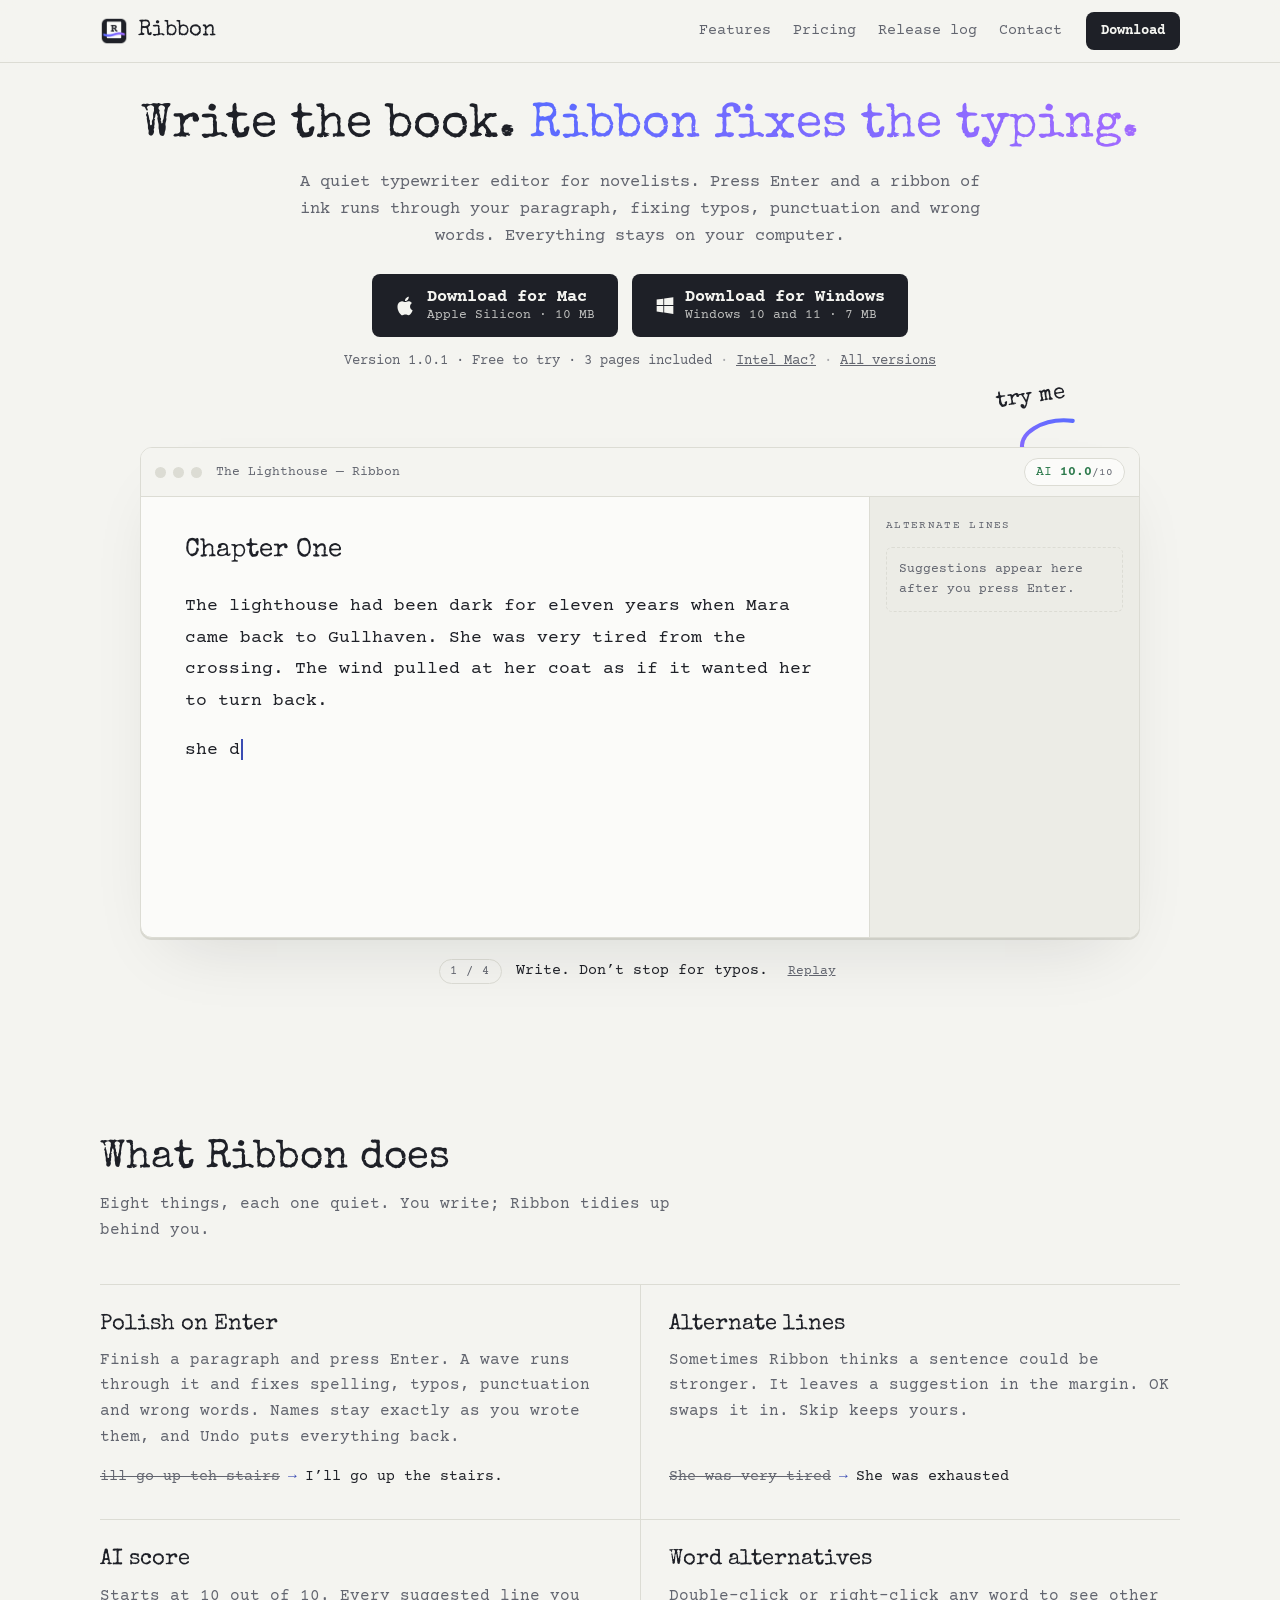
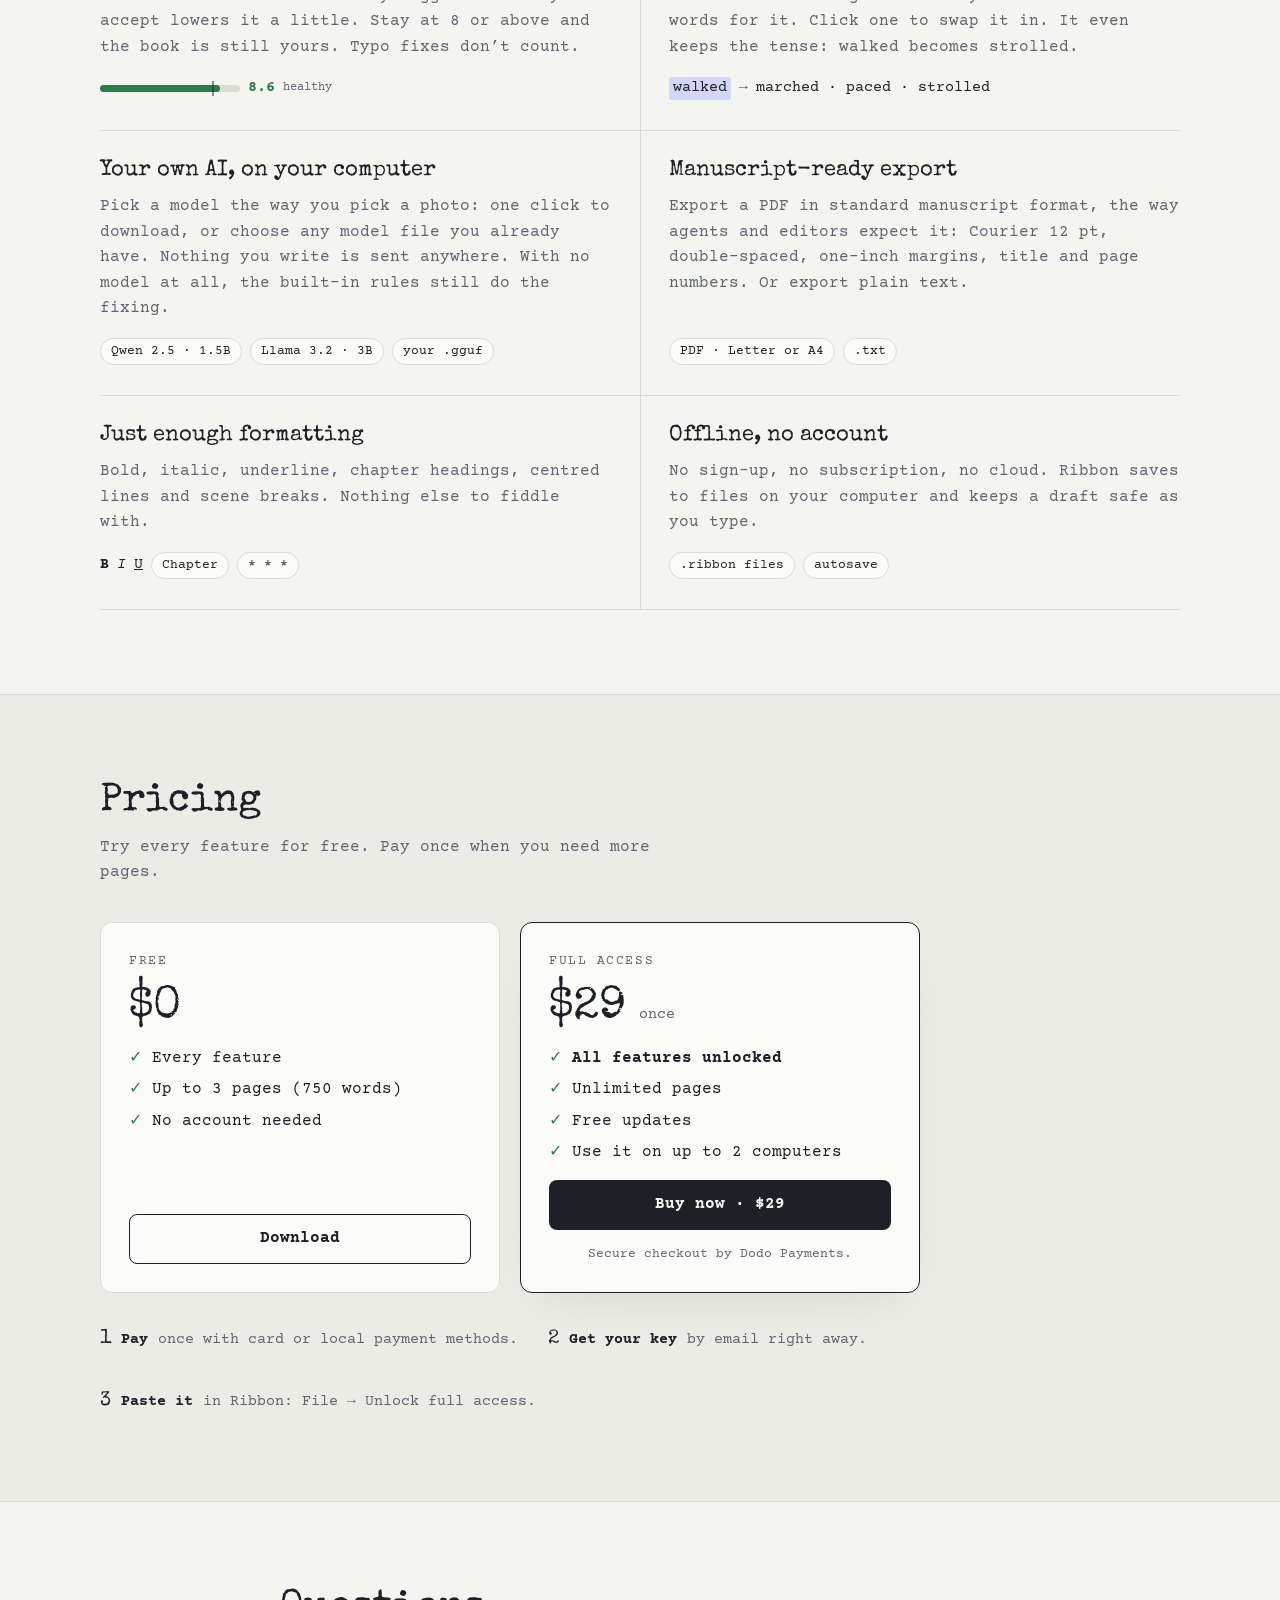
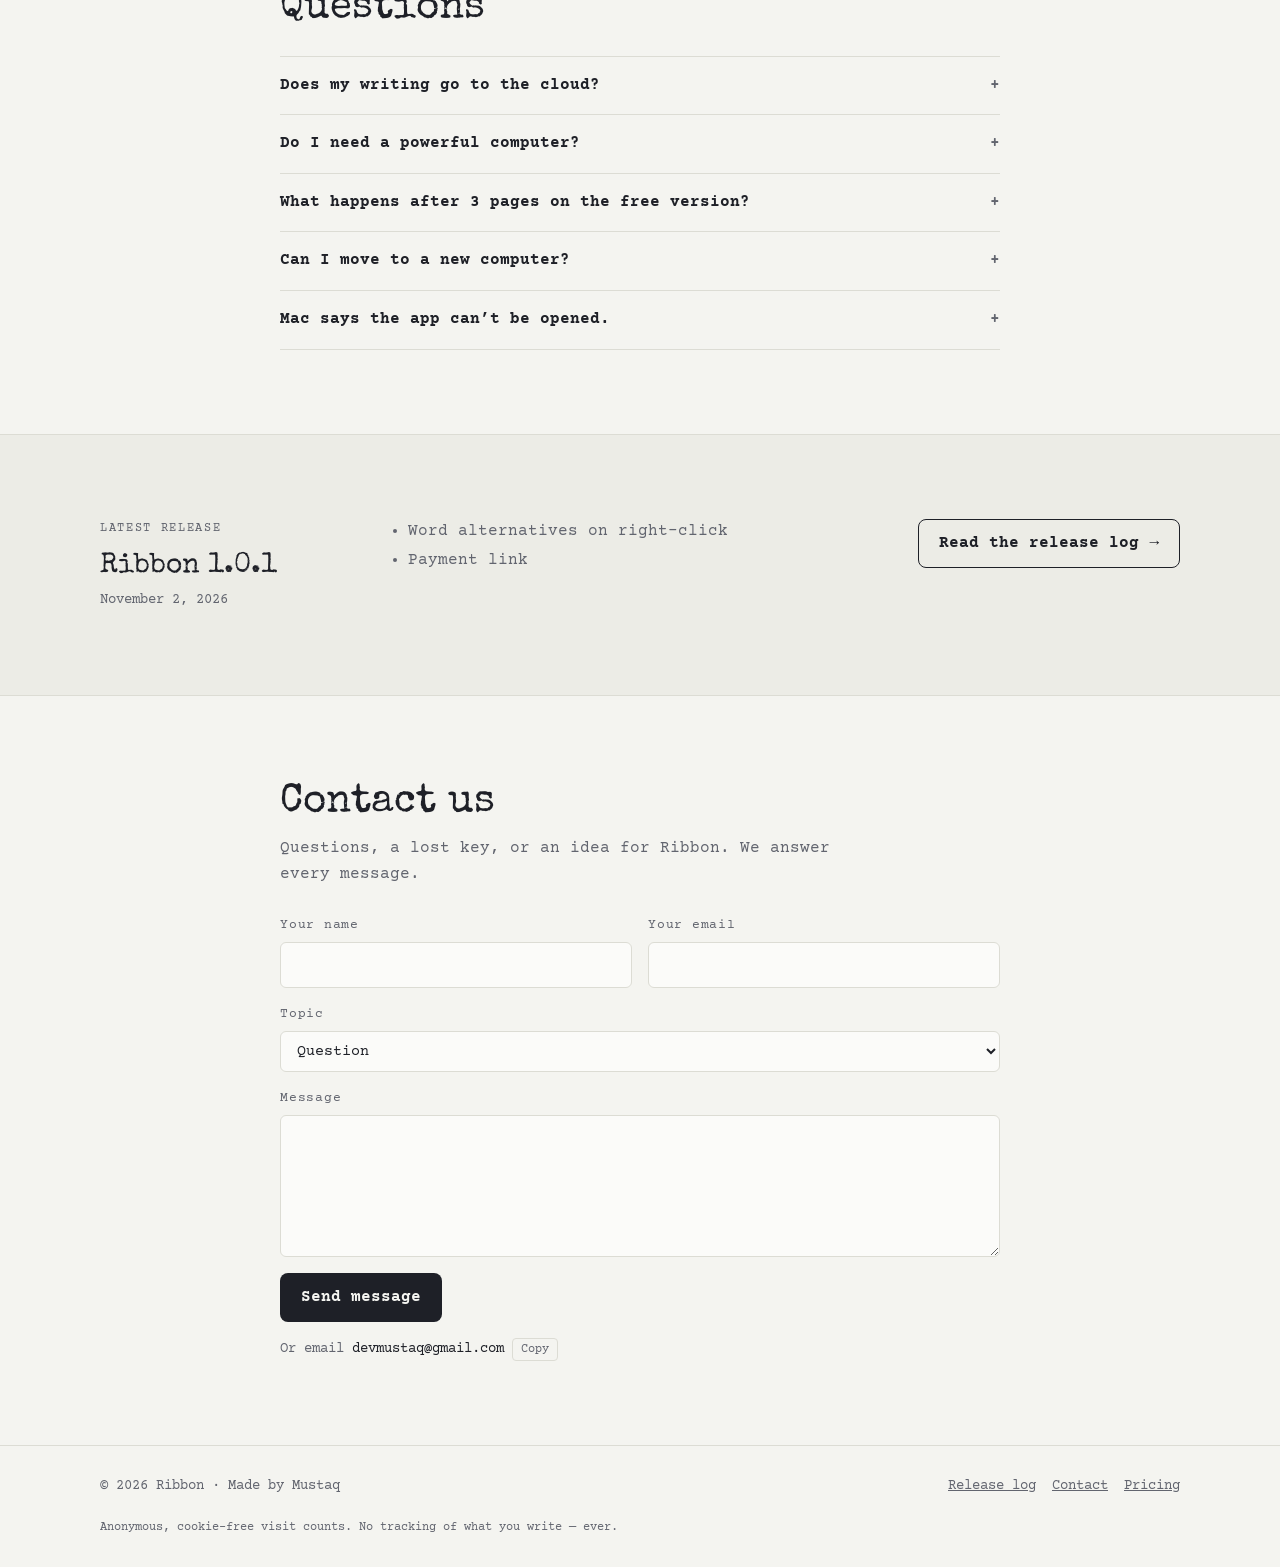
==== index.html @ de79a6f6 "Website update LilZee-Creatives/RibbonTextEditor@f2c1387912b744d96fdd5e7cecdaaa15aa3bdc9a" ====
<!doctype html>
<html lang="en">
<head>
  <meta charset="utf-8">
  <meta name="viewport" content="width=device-width, initial-scale=1, viewport-fit=cover">
  <title>Ribbon — a typewriter editor for novelists</title>
  <meta name="description" content="Ribbon is a quiet typewriter editor for writing novels. Press Enter and it fixes typos, punctuation and wrong words. Alternate lines, an AI score that keeps the book yours, and local AI that never leaves your computer. Mac and Windows.">
  <meta property="og:title" content="Ribbon — a typewriter editor for novelists">
  <meta property="og:description" content="Write the book. Ribbon fixes the typing. For Mac and Windows.">
  <meta property="og:image" content="assets/og.png">
  <link rel="icon" href="assets/icon.png">
  <link rel="stylesheet" href="site.css">
  <link rel="stylesheet" href="shared/thesaurus.css">
</head>
<body>
<header class="top">
  <div class="wrap top-row">
    <a class="brand" href="./"><img src="assets/icon.png" alt="" width="28" height="28">Ribbon</a>
    <nav class="nav" aria-label="Site">
      <a href="#features">Features</a>
      <a href="#pricing">Pricing</a>
      <a href="releases.html">Release log</a>
      <a href="#contact">Contact</a>
    </nav>
    <a class="btn btn-ink btn-sm" id="topDownload" href="#download">Download</a>
  </div>
</header>

<main>
  <!-- Hero: the working tutorial is the centrepiece -->
  <section class="hero">
    <div class="wrap hero-copy">
      <h1>Write the book.<br class="br-sm"> <span class="ink">Ribbon fixes the typing.</span></h1>
      <p class="lede">A quiet typewriter editor for novelists. Press Enter and a ribbon of ink runs through your paragraph, fixing typos, punctuation and wrong words. Everything stays on your computer.</p>
    </div>

    <div class="wrap dl" id="download">
      <div class="dl-row">
        <a class="btn btn-ink btn-lg dl-btn" id="dlMac" href="releases.html" data-os="mac">
          <svg viewBox="0 0 24 24" width="22" height="22" aria-hidden="true"><path fill="currentColor" d="M16.4 12.6c0-2.5 2-3.7 2.1-3.8-1.2-1.7-3-1.9-3.6-2-1.5-.2-3 .9-3.8.9-.8 0-2-.9-3.3-.9-1.7 0-3.3 1-4.2 2.5-1.8 3.1-.5 7.7 1.3 10.2.9 1.2 1.9 2.6 3.2 2.6 1.3-.1 1.8-.8 3.3-.8 1.6 0 2 .8 3.3.8 1.4 0 2.3-1.3 3.1-2.5 1-1.4 1.4-2.8 1.4-2.9 0 0-2.8-1.1-2.8-4.1zM14 5.1c.7-.9 1.2-2 1-3.2-1 0-2.3.7-3 1.6-.7.8-1.2 2-1.1 3.1 1.2.1 2.3-.6 3.1-1.5z"/></svg>
          <span><b>Download for Mac</b><small id="dlMacSub">Apple Silicon · macOS 11+</small></span>
        </a>
        <a class="btn btn-ink btn-lg dl-btn" id="dlWin" href="releases.html" data-os="windows">
          <svg viewBox="0 0 24 24" width="20" height="20" aria-hidden="true"><path fill="currentColor" d="M2 4.3 10 3.2v7.7H2zM11 3.1 22 1.5v9.4H11zM2 12h8v7.8l-8-1.1zM11 12h11v9.5l-11-1.6z"/></svg>
          <span><b>Download for Windows</b><small id="dlWinSub">Windows 10 and 11 · 64-bit</small></span>
        </a>
      </div>
      <p class="dl-meta">
        <span id="dlVersion">Free to try · 3 pages included</span>
        <span class="sep">·</span>
        <a href="#" id="dlIntel" data-os="mac-intel">Intel Mac?</a>
        <span class="sep">·</span>
        <a href="releases.html">All versions</a>
      </p>
    </div>

    <div class="wrap stage-wrap">
      <div class="stage" id="stage">
        <div class="tryme" id="tryme" aria-hidden="true">
          <span class="tryme-label">try me</span>
          <svg class="tryme-arrow" viewBox="0 0 150 120" width="150" height="120">
            <defs>
              <linearGradient id="ribbonGrad" x1="0" y1="0" x2="1" y2="1">
                <stop offset="0" stop-color="var(--wave-a)"/>
                <stop offset="1" stop-color="var(--wave-b)"/>
              </linearGradient>
            </defs>
            <path d="M14 18 C 60 4, 112 22, 104 56 C 98 82, 70 76, 78 60 C 86 44, 118 58, 126 96"
                  fill="none" stroke="url(#ribbonGrad)" stroke-width="7" stroke-linecap="round"/>
            <path d="M112 90 L127 104 L136 84" fill="none" stroke="var(--wave-b)" stroke-width="7" stroke-linecap="round" stroke-linejoin="round"/>
          </svg>
        </div>

        <div class="win" id="demo" aria-label="Interactive Ribbon demo">
          <div class="win-bar">
            <span class="dots" aria-hidden="true"><i></i><i></i><i></i></span>
            <span class="win-title">The Lighthouse — Ribbon</span>
            <span class="d-score" id="dScore" data-state="good">AI <b>10.0</b><small>/10</small></span>
          </div>
          <div class="win-body">
            <div class="win-page" id="desk">
              <div class="d-chapter">Chapter One</div>
              <div id="editor" contenteditable="true" spellcheck="false" role="textbox" aria-multiline="true" aria-label="Demo page — type here"></div>
            </div>
            <aside class="win-margin" aria-label="Alternate lines">
              <div class="d-label">Alternate lines</div>
              <div class="d-cards" id="dCards"></div>
            </aside>
          </div>
          <div class="d-pointer" id="dPointer" aria-hidden="true">
            <svg viewBox="0 0 24 24" width="24" height="24"><path d="M4 2 L4 20 L9 15 L12.5 22 L15.5 20.6 L12 13.8 L19 13.8 Z" fill="var(--ink)" stroke="var(--paper)" stroke-width="1.4" stroke-linejoin="round"/></svg>
          </div>
          <div class="d-key" id="dKey" aria-hidden="true">Enter ⏎</div>
          <div class="d-toast" id="dToast" role="status" aria-live="polite"></div>
        </div>

        <div class="caption" id="caption" aria-live="polite">
          <span class="cap-step" id="capStep">1 / 4</span>
          <span class="cap-text" id="capText">Write. Don’t stop for typos.</span>
          <button class="cap-btn" id="capReplay" type="button">Replay</button>
        </div>
      </div>
    </div>

  </section>

  <!-- Features -->
  <section class="sec" id="features">
    <div class="wrap">
      <h2>What Ribbon does</h2>
      <p class="sec-lede">Eight things, each one quiet. You write; Ribbon tidies up behind you.</p>
      <div class="feats">
        <article class="feat">
          <h3>Polish on Enter</h3>
          <p>Finish a paragraph and press Enter. A wave runs through it and fixes spelling, typos, punctuation and wrong words. Names stay exactly as you wrote them, and Undo puts everything back.</p>
          <div class="eg"><s>ill go up teh stairs</s><span class="to">→</span><span>I’ll go up the stairs.</span></div>
        </article>
        <article class="feat">
          <h3>Alternate lines</h3>
          <p>Sometimes Ribbon thinks a sentence could be stronger. It leaves a suggestion in the margin. OK swaps it in. Skip keeps yours.</p>
          <div class="eg"><s>She was very tired</s><span class="to">→</span><span>She was exhausted</span></div>
        </article>
        <article class="feat">
          <h3>AI score</h3>
          <p>Starts at 10 out of 10. Every suggested line you accept lowers it a little. Stay at 8 or above and the book is still yours. Typo fixes don’t count.</p>
          <div class="eg eg-meter"><span class="m"><i style="width:86%"></i><em></em></span><b>8.6</b><small>healthy</small></div>
        </article>
        <article class="feat">
          <h3>Word alternatives</h3>
          <p>Double-click or right-click any word to see other words for it. Click one to swap it in. It even keeps the tense: walked becomes strolled.</p>
          <div class="eg"><span class="w">walked</span><span class="to">→</span><span>marched · paced · strolled</span></div>
        </article>
        <article class="feat">
          <h3>Your own AI, on your computer</h3>
          <p>Pick a model the way you pick a photo: one click to download, or choose any model file you already have. Nothing you write is sent anywhere. With no model at all, the built-in rules still do the fixing.</p>
          <div class="eg"><span class="tag">Qwen 2.5 · 1.5B</span><span class="tag">Llama 3.2 · 3B</span><span class="tag">your .gguf</span></div>
        </article>
        <article class="feat">
          <h3>Manuscript-ready export</h3>
          <p>Export a PDF in standard manuscript format, the way agents and editors expect it: Courier 12 pt, double-spaced, one-inch margins, title and page numbers. Or export plain text.</p>
          <div class="eg"><span class="tag">PDF · Letter or A4</span><span class="tag">.txt</span></div>
        </article>
        <article class="feat">
          <h3>Just enough formatting</h3>
          <p>Bold, italic, underline, chapter headings, centred lines and scene breaks. Nothing else to fiddle with.</p>
          <div class="eg"><b>B</b> <i>I</i> <u>U</u> <span class="tag">Chapter</span> <span class="tag">* * *</span></div>
        </article>
        <article class="feat">
          <h3>Offline, no account</h3>
          <p>No sign-up, no subscription, no cloud. Ribbon saves to files on your computer and keeps a draft safe as you type.</p>
          <div class="eg"><span class="tag">.ribbon files</span><span class="tag">autosave</span></div>
        </article>
      </div>
    </div>
  </section>

  <!-- Pricing -->
  <section class="sec sec-alt" id="pricing">
    <div class="wrap">
      <h2>Pricing</h2>
      <p class="sec-lede">Try every feature for free. Pay once when you need more pages.</p>
      <div class="plans">
        <div class="plan">
          <div class="plan-name">Free</div>
          <div class="plan-price">$0</div>
          <ul>
            <li>Every feature</li>
            <li>Up to 3 pages (750 words)</li>
            <li>No account needed</li>
          </ul>
          <a class="btn btn-line" href="#download">Download</a>
        </div>
        <div class="plan plan-pro">
          <div class="plan-name">Full access</div>
          <div class="plan-price"><span class="price" data-price>$10</span> <small>once</small></div>
          <ul>
            <li><b>All features unlocked</b></li>
            <li>Unlimited pages</li>
            <li>Free updates</li>
            <li>Use it on up to 2 computers</li>
          </ul>
          <a class="btn btn-ink" id="buyBtn" href="#" data-track="buy">Buy now · <span data-price>$10</span></a>
          <p class="plan-note">Secure checkout by Dodo Payments.</p>
        </div>
      </div>
      <ol class="how">
        <li><b>Pay</b> once with card or local payment methods.</li>
        <li><b>Get your key</b> by email right away.</li>
        <li><b>Paste it</b> in Ribbon: File → Unlock full access.</li>
      </ol>
    </div>
  </section>

  <!-- FAQ -->
  <section class="sec" id="faq">
    <div class="wrap narrow">
      <h2>Questions</h2>
      <details><summary>Does my writing go to the cloud?</summary><p>No. Ribbon runs the AI model on your own computer. The only time Ribbon goes online is to download a model you choose, or to check your license key once.</p></details>
      <details><summary>Do I need a powerful computer?</summary><p>No. The built-in rules work on anything. The small one-click model runs well on a laptop with 8 GB of memory; the larger one likes 16 GB.</p></details>
      <details><summary>What happens after 3 pages on the free version?</summary><p>You can still read, edit and export those pages. To keep writing, unlock full access once for <span data-price>$10</span>.</p></details>
      <details><summary>Can I move to a new computer?</summary><p>Yes. In Ribbon, open File → License → Release this computer, then paste your key on the new one. One key works on up to 3 computers.</p></details>
      <details><summary>Mac says the app can’t be opened.</summary><p>Right-click Ribbon in Applications and choose Open, then confirm. You only need to do this once.</p></details>
    </div>
  </section>

  <!-- Latest release teaser -->
  <section class="sec sec-alt" id="latest">
    <div class="wrap">
      <div class="latest">
        <div>
          <div class="eyebrow">Latest release</div>
          <div class="latest-title" id="latestTitle">Ribbon 1.0.0</div>
          <div class="latest-date" id="latestDate"></div>
        </div>
        <ul class="latest-notes" id="latestNotes"></ul>
        <a class="btn btn-line" href="releases.html">Read the release log →</a>
      </div>
    </div>
  </section>

  <!-- Contact -->
  <section class="sec" id="contact">
    <div class="wrap narrow">
      <h2>Contact us</h2>
      <p class="sec-lede">Questions, a lost key, or an idea for Ribbon. We answer every message.</p>
      <form class="contact" id="contactForm" novalidate>
        <div class="row2">
          <label for="cName">Your name<input id="cName" name="name" autocomplete="name" required></label>
          <label for="cEmail">Your email<input id="cEmail" name="email" type="email" autocomplete="email" required></label>
        </div>
        <label for="cTopic">Topic
          <select id="cTopic" name="topic">
            <option>Question</option><option>License or purchase</option><option>Bug report</option><option>Feature idea</option>
          </select>
        </label>
        <label for="cMsg">Message<textarea id="cMsg" name="message" rows="5" required></textarea></label>
        <input type="text" name="_honey" class="honey" tabindex="-1" autocomplete="off" aria-hidden="true">
        <div class="contact-foot">
          <button class="btn btn-ink" type="submit" id="cSend">Send message</button>
          <p class="cmsg" id="cStatus" role="status"></p>
        </div>
        <p class="cmail">Or email <span class="mail" id="mailText"></span> <button type="button" class="copy" id="copyMail">Copy</button></p>
      </form>
    </div>
  </section>
</main>

<footer class="foot">
  <div class="wrap foot-row">
    <span>© <span id="year">2026</span> Ribbon · Made by Mustaq</span>
    <span class="foot-links"><a href="releases.html">Release log</a><a href="#contact">Contact</a><a href="#pricing">Pricing</a></span>
    <span class="foot-small">Anonymous, cookie-free visit counts. No tracking of what you write — ever.</span>
  </div>
</footer>

<div class="thes" id="thes" hidden role="dialog" aria-label="Word alternatives"></div>

<script src="config.js"></script>
<script src="shared/text.js"></script>
<script src="site.js"></script>
<script src="demo.js"></script>
<script src="shared/thesaurus.js"></script>
</body>
</html>
---- site.css ----
/* Ribbon website.
   Layout: short headline, then the working demo window as the main view, the two download buttons under it,
   then features, pricing, questions, latest release, contact. The ink-ribbon gradient (blue → violet) is the
   single accent, used for the wave, the "try me" arrow and nothing else loud. */
@font-face { font-family: "Courier Prime"; src: url("shared/fonts/CourierPrime-Regular.ttf") format("truetype"); font-weight: 400; font-display: swap; }
@font-face { font-family: "Courier Prime"; src: url("shared/fonts/CourierPrime-Bold.ttf") format("truetype"); font-weight: 700; font-display: swap; }
@font-face { font-family: "Courier Prime"; src: url("shared/fonts/CourierPrime-Italic.ttf") format("truetype"); font-weight: 400; font-style: italic; font-display: swap; }
@font-face { font-family: "Special Elite"; src: url("shared/fonts/SpecialElite-Regular.woff2") format("woff2"); font-display: swap; }

:root {
  --paper: #F4F4F0; --sheet: #FBFBF9; --ink: #1E2027; --muted: #62656F; --rule: #DCDCD4; --panel: #ECECE6;
  --accent: #3A4CB3; --wave-a: #5A6BFF; --wave-b: #A16AFF; --fixmark: rgba(90,107,255,.22);
  --good: #2D7A4C; --warn: #A06A10; --bad: #AE3636; --shadow: rgba(20,21,26,.14);
  --font-type: "Courier Prime", "Courier New", Courier, monospace;
  --font-display: "Special Elite", "Courier Prime", "Courier New", monospace;
  color-scheme: light;
}
@media (prefers-color-scheme: dark) {
  :root {
    --paper: #141519; --sheet: #1B1C21; --ink: #E5E3DD; --muted: #9093A0; --rule: #2C2E35; --panel: #18191D;
    --accent: #93A0FF; --wave-a: #7E8CFF; --wave-b: #C29BFF; --fixmark: rgba(126,140,255,.28);
    --good: #5EC08B; --warn: #E2A94C; --bad: #E36B6B; --shadow: rgba(0,0,0,.5);
    color-scheme: dark;
  }
}

* { box-sizing: border-box }
html { scroll-behavior: smooth; scroll-padding-top: 72px }
body { margin: 0; background: var(--paper); color: var(--ink); font-family: var(--font-type); font-size: 16px; line-height: 1.6; -webkit-font-smoothing: antialiased }
a { color: inherit }
img { max-width: 100% }
button, input, select, textarea { font: inherit; color: inherit }
:focus-visible { outline: 2px solid var(--accent); outline-offset: 2px }
[hidden] { display: none !important }
h1, h2, h3 { font-family: var(--font-display); font-weight: 400; line-height: 1.15; text-wrap: balance; margin: 0 }
.wrap { max-width: 1120px; margin: 0 auto; padding-left: max(20px, env(safe-area-inset-left, 0px)); padding-right: max(20px, env(safe-area-inset-right, 0px)) }
.narrow { max-width: 760px }

/* ---------- buttons ---------- */
.btn { display: inline-flex; align-items: center; justify-content: center; gap: 10px; border-radius: 8px; padding: 11px 20px; text-decoration: none; font-weight: 700; cursor: pointer; border: 1px solid transparent; transition: transform .12s, box-shadow .12s, background-color .12s }
.btn-ink { background: var(--ink); color: var(--paper) }
.btn-ink:hover { transform: translateY(-1px); box-shadow: 0 6px 18px var(--shadow) }
.btn-line { border-color: var(--ink); background: transparent }
.btn-line:hover { background: var(--ink); color: var(--paper) }
.btn-sm { padding: 7px 14px; font-size: 14px }
.btn-lg { padding: 12px 22px; text-align: left }
.btn-lg span { display: flex; flex-direction: column; line-height: 1.25 }
.btn-lg b { font-size: 17px }
.btn-lg small { font-weight: 400; font-size: 12.5px; opacity: .75 }

/* ---------- header ---------- */
.top { position: sticky; top: env(safe-area-inset-top, 0px); z-index: 20; background: color-mix(in srgb, var(--paper) 88%, transparent); backdrop-filter: blur(8px); -webkit-backdrop-filter: blur(8px); border-bottom: 1px solid var(--rule) }
body::before { content: ""; position: fixed; inset: 0 0 auto; height: env(safe-area-inset-top, 0px); z-index: 21; background: var(--paper) }
.top-row { display: flex; align-items: center; gap: 24px; padding-block: 12px }
.brand { display: inline-flex; align-items: center; gap: 10px; font-family: var(--font-display); font-size: 22px; text-decoration: none }
.brand img { border-radius: 7px }
.nav { display: flex; gap: 22px; margin-left: auto; font-size: 14.5px }
.nav a { text-decoration: none; color: var(--muted) }
.nav a:hover, .nav a[aria-current] { color: var(--ink) }

/* ---------- hero ---------- */
.hero { padding-block: 36px 64px }
.hero-copy { text-align: center }
.hero h1 { font-size: clamp(30px, 4.2vw, 48px) }
.ink { background: linear-gradient(100deg, var(--wave-a), var(--wave-b)); -webkit-background-clip: text; background-clip: text; color: transparent }
.lede { max-width: 70ch; margin: 14px auto 0; color: var(--muted); font-size: 17px }
.br-sm { display: none }
.stage-wrap { margin-top: 40px }
.stage { position: relative; max-width: 1000px; margin: 0 auto }

/* try-me note in the margin, drawn as a loop of ink ribbon */
.tryme { position: absolute; left: -170px; top: 120px; width: 160px; pointer-events: none; transition: opacity .4s }
.tryme-label { display: block; font-family: var(--font-display); font-size: 26px; transform: rotate(-8deg); margin-left: 4px; color: var(--ink) }
.tryme-arrow { display: block; margin-top: -2px; overflow: visible }
.tryme.pulse .tryme-arrow { animation: nudge 1.1s ease-in-out infinite alternate }
@keyframes nudge { from { transform: translate(0, 0) } to { transform: translate(8px, 3px) } }
.tryme.gone { opacity: 0 }

/* the demo window */
.win { position: relative; background: var(--sheet); border: 1px solid var(--rule); border-radius: 12px; box-shadow: 0 30px 70px -30px var(--shadow), 0 2px 0 var(--rule); overflow: hidden }
.win-bar { display: flex; align-items: center; gap: 14px; padding: 10px 14px; border-bottom: 1px solid var(--rule); background: var(--paper); font-size: 13px; -webkit-user-select: none; user-select: none }
.dots { display: flex; gap: 7px }
.dots i { width: 11px; height: 11px; border-radius: 50%; background: var(--rule) }
.win-title { color: var(--muted); flex: 1; overflow: hidden; text-overflow: ellipsis; white-space: nowrap }
.d-score { border: 1px solid var(--rule); background: var(--sheet); border-radius: 999px; padding: 3px 11px; font-variant-numeric: tabular-nums; transition: color .4s }
.d-score small { color: var(--muted); font-size: 11px }
.d-score[data-state="good"] { color: var(--good) } .d-score[data-state="warn"] { color: var(--warn) } .d-score[data-state="bad"] { color: var(--bad) }
.d-score.bump { animation: bump .6s ease-out }
@keyframes bump { 40% { transform: scale(1.12) } }
.win-body { display: grid; grid-template-columns: minmax(0, 1fr) 270px; height: 440px }
.win-page { overflow-y: auto; padding: 34px 44px 60px }
.d-chapter { font-family: var(--font-display); font-size: 26px; margin-bottom: 18px }
#editor { font-size: 17.5px; line-height: 1.8; outline: none; caret-color: var(--accent); min-height: 300px; overflow-wrap: anywhere; cursor: text }
#editor p { margin: 0 0 1em; min-height: 1.8em }
#editor p.wave {
  background-image: linear-gradient(100deg, var(--ink) 0%, var(--ink) 38%, var(--wave-a) 46%, var(--wave-b) 53%, var(--ink) 62%, var(--ink) 100%);
  background-size: 260% 100%; background-position: 100% 0; -webkit-background-clip: text; background-clip: text; color: transparent;
  animation: wave 1.15s cubic-bezier(.45,.05,.3,1) forwards }
@keyframes wave { from { background-position: 100% 0 } to { background-position: 0 0 } }
#editor span.fx { border-radius: 2px; animation: fxfade 3s ease-out forwards }
@keyframes fxfade { 0%, 50% { background: var(--fixmark) } 100% { background: transparent } }
#editor p.accepted { animation: acc 1.6s ease-out }
@keyframes acc { 0% { background: color-mix(in srgb, var(--wave-b) 22%, transparent) } 100% { background: transparent } }
.d-caret { display: inline-block; width: 2px; height: 1.15em; background: var(--accent); vertical-align: text-bottom; margin-left: 1px; animation: blink 1s steps(1) infinite }
@keyframes blink { 50% { opacity: 0 } }
.win-margin { border-left: 1px solid var(--rule); background: var(--panel); padding: 20px 16px; overflow-y: auto }
.d-label { font-size: 11px; letter-spacing: .12em; text-transform: uppercase; color: var(--muted) }
.d-cards { display: flex; flex-direction: column; gap: 10px; margin-top: 12px }
.d-empty { font-size: 13px; color: var(--muted); border: 1px dashed var(--rule); border-radius: 6px; padding: 12px; line-height: 1.5 }
.d-card { background: var(--sheet); border: 1px solid var(--rule); border-radius: 6px; padding: 12px; display: flex; flex-direction: column; gap: 8px; animation: cardIn .35s ease-out }
@keyframes cardIn { from { opacity: 0; transform: translateY(6px) } to { opacity: 1; transform: none } }
.d-card .why { font-size: 10.5px; letter-spacing: .1em; text-transform: uppercase; color: var(--accent) }
.d-card .was { font-size: 13px; color: var(--muted); text-decoration: line-through; line-height: 1.45 }
.d-card .now { font-size: 14px; line-height: 1.5 }
.d-acts { display: flex; gap: 6px }
.d-ok { background: var(--ink); color: var(--paper); border: 0; border-radius: 4px; padding: 5px 16px; cursor: pointer; font-weight: 700; font-size: 13px }
.d-skip { background: transparent; border: 1px solid var(--rule); border-radius: 4px; padding: 4px 10px; cursor: pointer; color: var(--muted); font-size: 13px }
.d-ok.press, .thes-chip.press { transform: scale(.94); box-shadow: 0 0 0 4px color-mix(in srgb, var(--wave-a) 35%, transparent) }

.d-pointer { position: absolute; left: 0; top: 0; z-index: 5; pointer-events: none; opacity: 0; transition: transform .7s cubic-bezier(.3,.7,.2,1), opacity .3s; filter: drop-shadow(0 2px 3px var(--shadow)) }
.d-pointer.on { opacity: 1 }
.d-pointer.click::after { content: ""; position: absolute; left: -10px; top: -10px; width: 24px; height: 24px; border-radius: 50%; border: 2px solid var(--wave-a); animation: ring .5s ease-out forwards }
@keyframes ring { from { transform: scale(.4); opacity: 1 } to { transform: scale(1.6); opacity: 0 } }
.d-key { position: absolute; z-index: 5; pointer-events: none; font-size: 13px; padding: 5px 10px; border: 1px solid var(--rule); border-bottom-width: 3px; border-radius: 6px; background: var(--sheet); opacity: 0; transform: translateY(6px); transition: opacity .2s, transform .2s }
.d-key.on { opacity: 1; transform: none }
.d-key.down { transform: translateY(2px); border-bottom-width: 1px }
.d-toast { position: absolute; left: 50%; bottom: 14px; transform: translate(-50%, 10px); opacity: 0; background: var(--ink); color: var(--paper); padding: 7px 14px; border-radius: 6px; font-size: 13px; transition: opacity .25s, transform .25s; pointer-events: none; white-space: nowrap; max-width: calc(100% - 24px); overflow: hidden; text-overflow: ellipsis }
.d-toast.show { opacity: 1; transform: translate(-50%, 0) }

.caption { display: flex; align-items: center; gap: 14px; margin-top: 16px; min-height: 34px; font-size: 15px; justify-content: center; text-align: center; flex-wrap: wrap }
.cap-step { font-size: 12px; letter-spacing: .1em; color: var(--muted); border: 1px solid var(--rule); border-radius: 999px; padding: 2px 10px; font-variant-numeric: tabular-nums }
.cap-text { min-width: 0 }
.cap-btn { background: none; border: 0; color: var(--muted); text-decoration: underline; cursor: pointer; font-size: 13px }
.caption.yours .cap-step { color: var(--paper); background: linear-gradient(100deg, var(--wave-a), var(--wave-b)); border-color: transparent }

/* downloads */
.dl { margin-top: 24px; text-align: center }
.dl-row { display: flex; gap: 14px; justify-content: center; flex-wrap: wrap }
.dl-btn.primary { box-shadow: 0 0 0 3px color-mix(in srgb, var(--wave-a) 40%, transparent) }
.dl-btn.secondary { background: var(--sheet); color: var(--ink); border-color: var(--ink) }
.dl-meta { margin: 14px 0 0; color: var(--muted); font-size: 13.5px; display: flex; gap: 8px; justify-content: center; flex-wrap: wrap }
.dl-meta a { color: var(--muted) }
.sep { opacity: .5 }

/* ---------- sections ---------- */
.sec { padding-block: 84px }
.sec-alt { background: var(--panel); border-block: 1px solid var(--rule) }
.sec h2 { font-size: clamp(28px, 4vw, 40px) }
.sec-lede { color: var(--muted); margin: 10px 0 0; max-width: 60ch }
.eyebrow { font-size: 12px; letter-spacing: .14em; text-transform: uppercase; color: var(--muted) }

.feats { display: grid; grid-template-columns: repeat(2, minmax(0, 1fr)); gap: 0; margin-top: 40px; border-top: 1px solid var(--rule) }
.feat { padding: 28px 28px 30px 0; border-bottom: 1px solid var(--rule); display: flex; flex-direction: column; gap: 10px; min-width: 0 }
.feat:nth-child(even) { padding: 28px 0 30px 28px; border-left: 1px solid var(--rule) }
.feat h3 { font-size: 22px }
.feat p { margin: 0; color: var(--muted); max-width: 52ch }
.eg { margin-top: auto; padding-top: 6px; display: flex; flex-wrap: wrap; align-items: center; gap: 8px; font-size: 14.5px }
.eg s { color: var(--muted) }
.eg .to { color: var(--accent) }
.eg .w { background: var(--fixmark); padding: 0 4px; border-radius: 3px }
.tag { border: 1px solid var(--rule); border-radius: 999px; padding: 2px 10px; font-size: 13px; background: var(--sheet) }
.eg-meter .m { position: relative; width: 140px; height: 7px; background: var(--rule); border-radius: 4px }
.eg-meter .m i { position: absolute; inset: 0 auto 0 0; background: var(--good); border-radius: 4px }
.eg-meter .m em { position: absolute; left: 80%; top: -4px; bottom: -4px; width: 2px; background: var(--ink); opacity: .5 }
.eg-meter b { color: var(--good) } .eg-meter small { color: var(--muted) }

.plans { display: grid; grid-template-columns: repeat(2, minmax(0, 1fr)); gap: 20px; margin-top: 36px; max-width: 820px }
.plan { background: var(--sheet); border: 1px solid var(--rule); border-radius: 12px; padding: 28px; display: flex; flex-direction: column; gap: 14px }
.plan-pro { border-color: var(--ink); box-shadow: 0 20px 50px -28px var(--shadow) }
.plan-name { font-size: 13px; letter-spacing: .12em; text-transform: uppercase; color: var(--muted) }
.plan-price { font-family: var(--font-display); font-size: 46px; line-height: 1 }
.plan-price small { font-family: var(--font-type); font-size: 15px; color: var(--muted) }
.plan ul { list-style: none; margin: 0; padding: 0; display: flex; flex-direction: column; gap: 6px }
.plan li::before { content: "✓"; color: var(--good); margin-right: 10px }
.plan .btn { margin-top: auto }
.plan-note { margin: 0; font-size: 12.5px; color: var(--muted); text-align: center }
.how { display: flex; gap: 30px; flex-wrap: wrap; margin: 30px 0 0; padding: 0; list-style: none; counter-reset: s; color: var(--muted); font-size: 14.5px }
.how li { counter-increment: s; display: flex; gap: 10px; align-items: baseline }
.how li::before { content: counter(s); font-family: var(--font-display); color: var(--ink); font-size: 20px }
.how b { color: var(--ink) }

details { border-bottom: 1px solid var(--rule); padding: 16px 0 }
details:first-of-type { margin-top: 24px; border-top: 1px solid var(--rule) }
summary { cursor: pointer; font-weight: 700; list-style: none; display: flex; justify-content: space-between; gap: 16px }
summary::after { content: "+"; color: var(--muted) }
details[open] summary::after { content: "–" }
summary::-webkit-details-marker { display: none }
details p { margin: 10px 0 0; color: var(--muted) }

.latest { display: grid; grid-template-columns: 260px minmax(0, 1fr) auto; gap: 30px; align-items: start }
.latest-title { font-family: var(--font-display); font-size: 28px; margin-top: 6px }
.latest-date { color: var(--muted); font-size: 14px }
.latest-notes { margin: 0; padding-left: 18px; color: var(--muted); display: flex; flex-direction: column; gap: 4px }

.contact { display: flex; flex-direction: column; gap: 16px; margin-top: 28px }
.row2 { display: grid; grid-template-columns: repeat(2, minmax(0, 1fr)); gap: 16px }
.contact label { display: flex; flex-direction: column; gap: 6px; font-size: 13px; letter-spacing: .06em; color: var(--muted) }
.contact input, .contact select, .contact textarea { border: 1px solid var(--rule); background: var(--sheet); border-radius: 6px; padding: 10px 12px; color: var(--ink); font-size: 15px; letter-spacing: 0; width: 100% }
.contact textarea { resize: vertical }
.honey { position: absolute; left: -9999px; width: 1px; height: 1px; opacity: 0 }
.contact-foot { display: flex; gap: 16px; align-items: center; flex-wrap: wrap }
.cmsg { margin: 0; font-size: 14px; color: var(--muted) }
.cmsg.ok { color: var(--good) } .cmsg.err { color: var(--bad) }
.cmail { margin: 0; font-size: 14px; color: var(--muted) }
.mail { color: var(--ink); -webkit-user-select: all; user-select: all }
.copy { background: none; border: 1px solid var(--rule); border-radius: 4px; padding: 1px 8px; cursor: pointer; font-size: 12px; color: var(--muted) }

.foot { border-top: 1px solid var(--rule); padding-block: 30px calc(30px + env(safe-area-inset-bottom, 0px)); font-size: 13.5px; color: var(--muted) }
.foot-row { display: flex; gap: 20px; flex-wrap: wrap; align-items: center }
.foot-links { display: flex; gap: 16px; margin-left: auto }
.foot-small { flex-basis: 100%; font-size: 12px }

/* ---------- release log page ---------- */
.log-head { padding-block: 56px 20px }
.log-head h1 { font-size: clamp(32px, 5vw, 48px) }
.log { margin: 20px 0 80px; border-top: 1px solid var(--rule) }
.entry { display: grid; grid-template-columns: 170px minmax(0, 1fr); gap: 28px; padding: 32px 0; border-bottom: 1px solid var(--rule) }
.stamp { font-variant-numeric: tabular-nums; color: var(--muted); font-size: 14px }
.stamp b { display: block; font-family: var(--font-display); font-weight: 400; color: var(--ink); font-size: 24px; margin-bottom: 2px }
.pill { display: inline-block; font-size: 11px; letter-spacing: .08em; text-transform: uppercase; border: 1px solid currentColor; border-radius: 999px; padding: 1px 8px; margin-top: 8px }
.pill.latest-pill { color: var(--good) } .pill.pre { color: var(--warn) }
.entry h2 { font-size: 24px; margin-bottom: 10px }
.notes { color: var(--ink); max-width: 68ch }
.notes h3, .notes h4 { font-family: var(--font-type); font-weight: 700; font-size: 15px; letter-spacing: .06em; text-transform: uppercase; color: var(--muted); margin: 18px 0 6px }
.notes ul { margin: 6px 0; padding-left: 20px }
.notes li { margin: 3px 0 }
.notes p { margin: 8px 0 }
.notes code { background: var(--panel); border: 1px solid var(--rule); border-radius: 3px; padding: 0 4px; font-size: .92em }
.files { display: flex; flex-wrap: wrap; gap: 8px; margin-top: 16px }
.file { display: inline-flex; gap: 8px; align-items: baseline; text-decoration: none; border: 1px solid var(--rule); background: var(--sheet); border-radius: 6px; padding: 6px 12px; font-size: 13.5px }
.file:hover { border-color: var(--ink) }
.file small { color: var(--muted) }
.log-empty { padding: 40px 0; color: var(--muted) }

/* ---------- smaller screens ---------- */
@media (max-width: 1360px) {
  .tryme { left: auto; right: 24px; top: -64px; width: 150px; transform: none }
  .tryme-label { text-align: right; margin-right: 50px; font-size: 22px }
  .tryme-arrow { width: 90px; height: 72px; margin-left: auto; margin-right: 30px; transform: scaleX(-1) rotate(10deg) }
  .tryme.pulse .tryme-arrow { animation: none }
  .stage-wrap { margin-top: 74px }
}
@media (max-width: 860px) {
  .nav { display: none }
  .top-row .btn { margin-left: auto }
  .win-body { grid-template-columns: minmax(0, 1fr); height: auto }
  .win-page { padding: 24px 20px 30px; height: 380px }
  .win-margin { border-left: 0; border-top: 1px solid var(--rule); max-height: 240px }
  .feats, .plans, .row2 { grid-template-columns: minmax(0, 1fr) }
  .feat, .feat:nth-child(even) { padding: 24px 0; border-left: 0 }
  .latest { grid-template-columns: minmax(0, 1fr) }
  .entry { grid-template-columns: minmax(0, 1fr); gap: 10px }
  .sec { padding-block: 60px }
}
@media (max-width: 520px) {
  .br-sm { display: inline }
  .hero { padding-block: 28px 44px }
  .lede { font-size: 15.5px }
  .win-title { display: none }
  #editor { font-size: 16px }
  .dl-btn { width: 100% }
  .dl-meta .sep { display: none }
  .dl-meta { gap: 4px 14px }
  .foot-links { margin-left: 0 }
  .tryme { right: 8px }
}
@media (prefers-reduced-motion: reduce) {
  html { scroll-behavior: auto }
  #editor p.wave { animation: none; background: none; color: inherit }
  .d-card, .tryme.pulse .tryme-arrow, .d-score.bump, .d-caret { animation: none }
  .d-pointer, .btn { transition: none }
}

/* ---------- thank-you page ---------- */
.thanks { padding-block: 64px 90px }
.thanks h1 { font-size: clamp(32px, 5vw, 48px); margin-top: 6px }
.keybox { display: flex; gap: 12px; align-items: center; flex-wrap: wrap; margin-top: 18px; padding: 16px 18px; border: 1px solid var(--ink); border-radius: 10px; background: var(--sheet) }
.keybox code { flex: 1; min-width: 0; font-size: 17px; letter-spacing: .04em; overflow-wrap: anywhere; white-space: pre-wrap; -webkit-user-select: all; user-select: all }
.steps { margin: 34px 0 0; padding: 0; list-style: none; counter-reset: s; display: flex; flex-direction: column; gap: 14px }
.steps li { counter-increment: s; display: flex; gap: 14px; align-items: baseline }
.steps li::before { content: counter(s); font-family: var(--font-display); font-size: 22px; min-width: 18px }
.small-print { margin-top: 34px; font-size: 13.5px; color: var(--muted) }
---- shared/thesaurus.css ----
/* Word alternatives card (thesaurus.js) — uses the colour tokens from styles.css */
.thes { position: fixed; z-index: 35; width: min(380px, calc(100vw - 24px)); max-height: 60vh; overflow-y: auto;
  background: var(--sheet); border: 1px solid var(--rule); border-radius: 10px; box-shadow: 0 12px 32px var(--shadow);
  padding: 12px 14px 14px; display: flex; flex-direction: column; gap: 12px; animation: thesIn .14s ease-out }
@keyframes thesIn { from { opacity: 0; transform: translateY(-4px) } to { opacity: 1; transform: none } }
.thes-head { display: flex; justify-content: space-between; align-items: baseline; gap: 12px }
.thes-head b { font-family: var(--font-display); font-weight: 400; font-size: 18px }
.thes-head span { font-size: 11px; color: var(--muted) }
.thes-body { display: flex; flex-direction: column; gap: 12px }
.thes-group { display: flex; flex-direction: column; gap: 6px }
.thes-label { font-size: 11px; letter-spacing: .1em; text-transform: uppercase; color: var(--muted) }
.thes-model { border-top: 1px dashed var(--rule); padding-top: 12px }
.thes-model .thes-label { color: var(--accent) }
.thes-row { display: flex; flex-wrap: wrap; gap: 6px }
.thes-chip { background: var(--paper); border: 1px solid var(--rule); border-radius: 999px; padding: 4px 11px; cursor: pointer; font-size: 14px; color: var(--ink) }
.thes-chip:hover, .thes-chip:focus-visible { background: var(--ink); color: var(--paper); border-color: var(--ink) }
.thes-model .thes-chip { border-color: var(--accent) }
.thes-wait, .thes-empty { font-size: 13px; color: var(--muted); margin: 0 }
.thes-wait { animation: pulse 1s ease-in-out infinite alternate }
@media (prefers-reduced-motion: reduce) { .thes, .thes-wait { animation: none } }
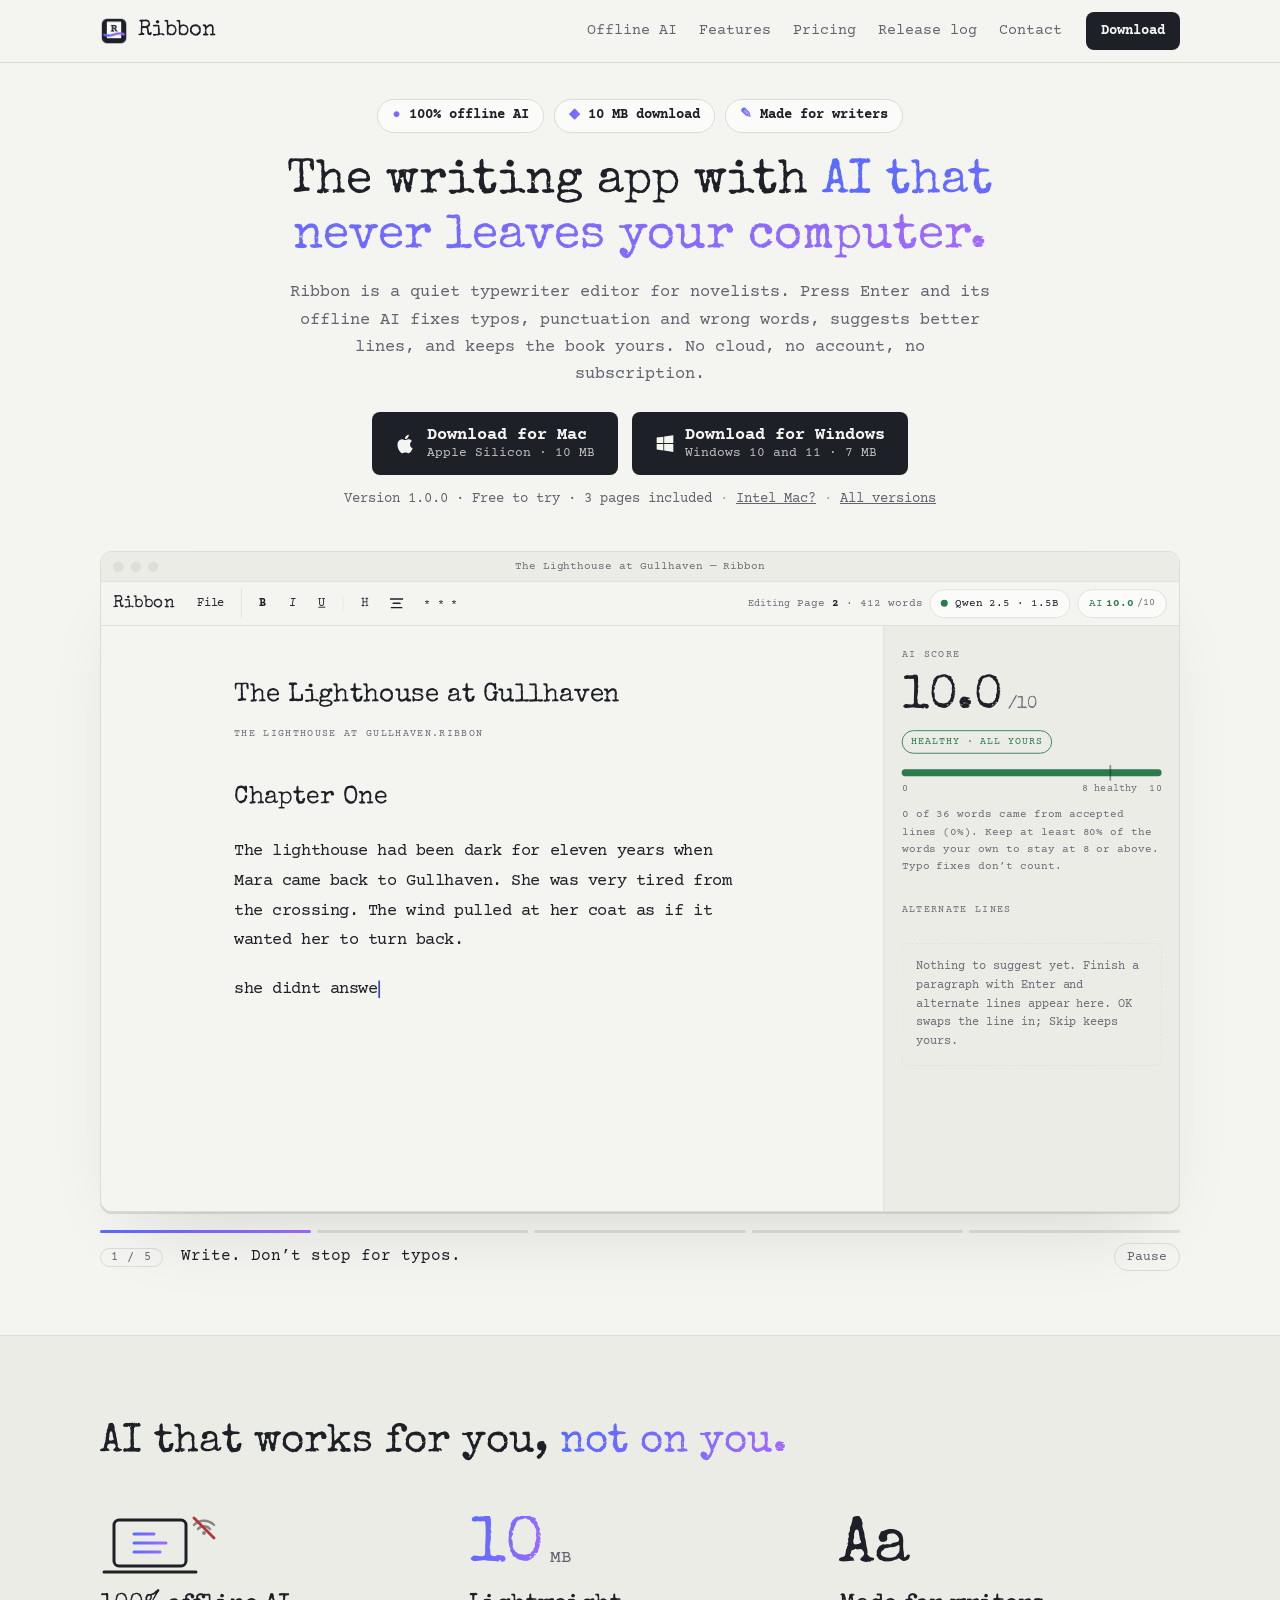
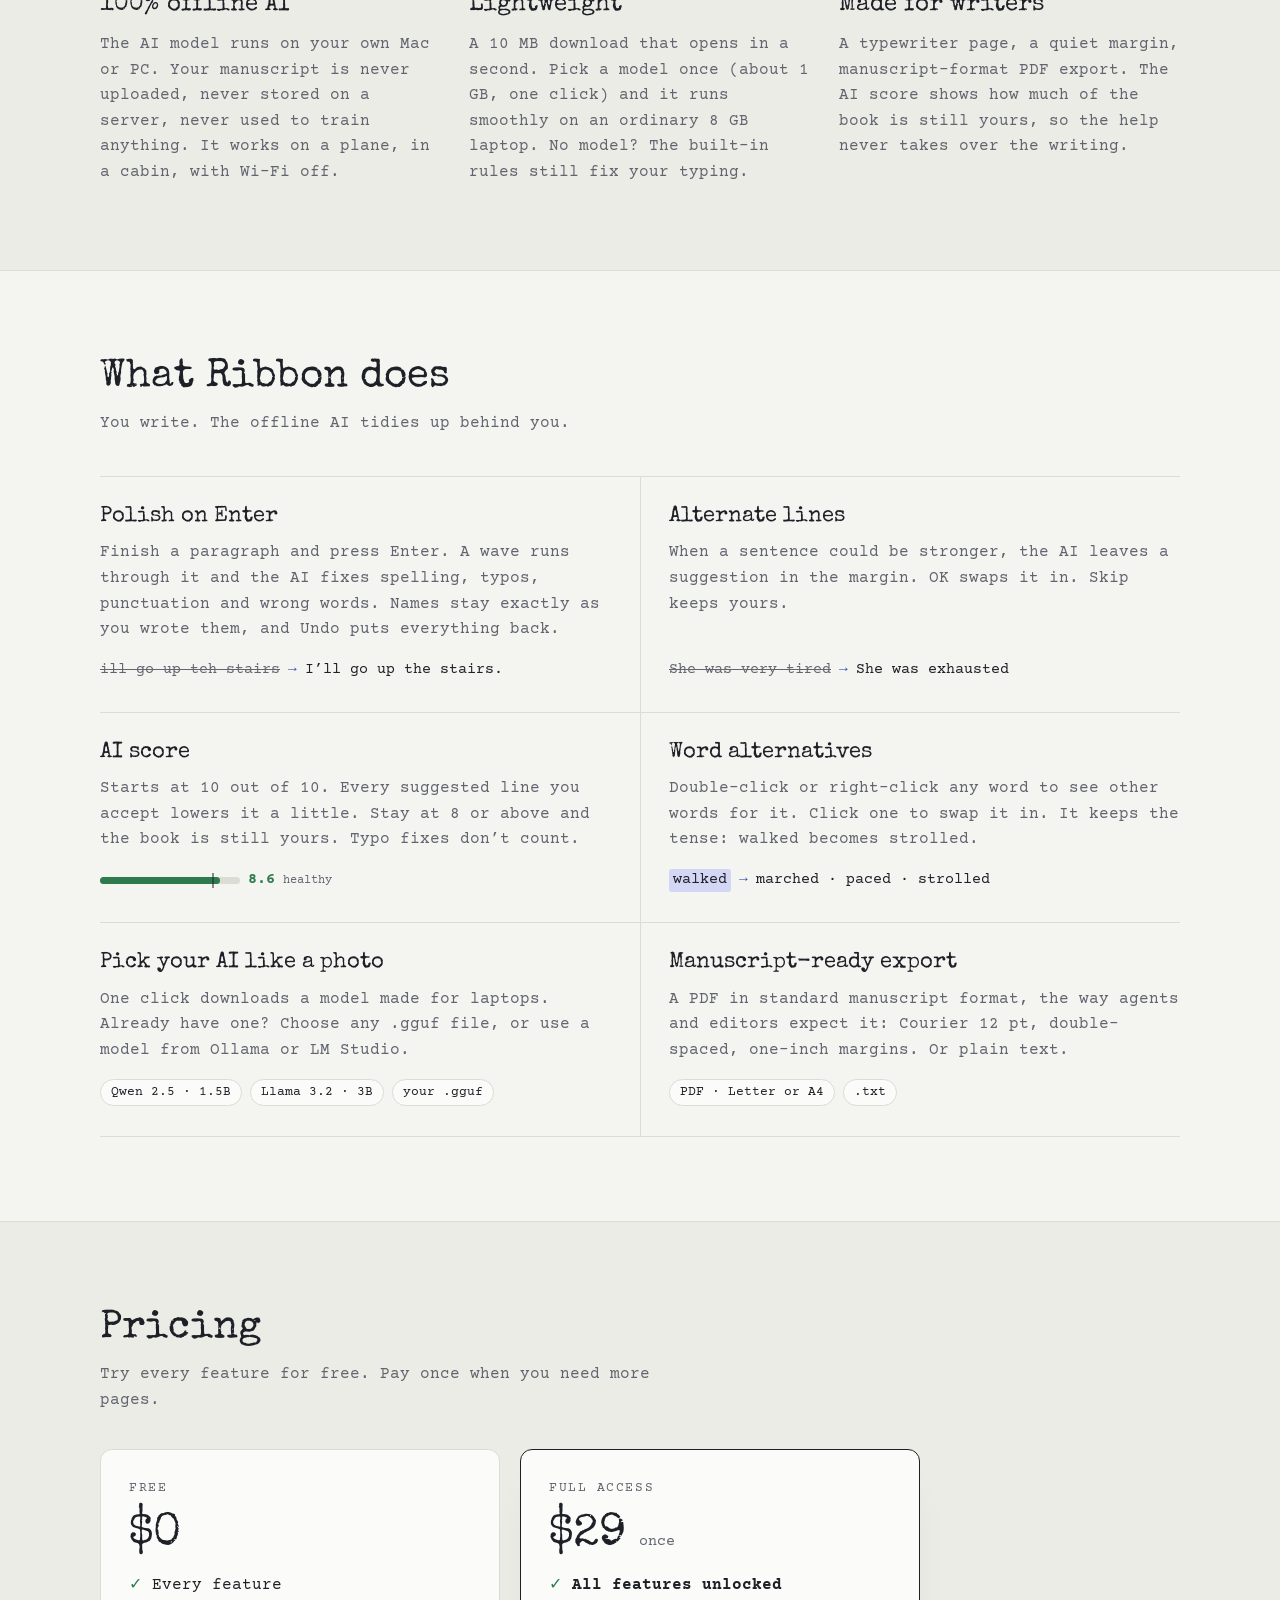
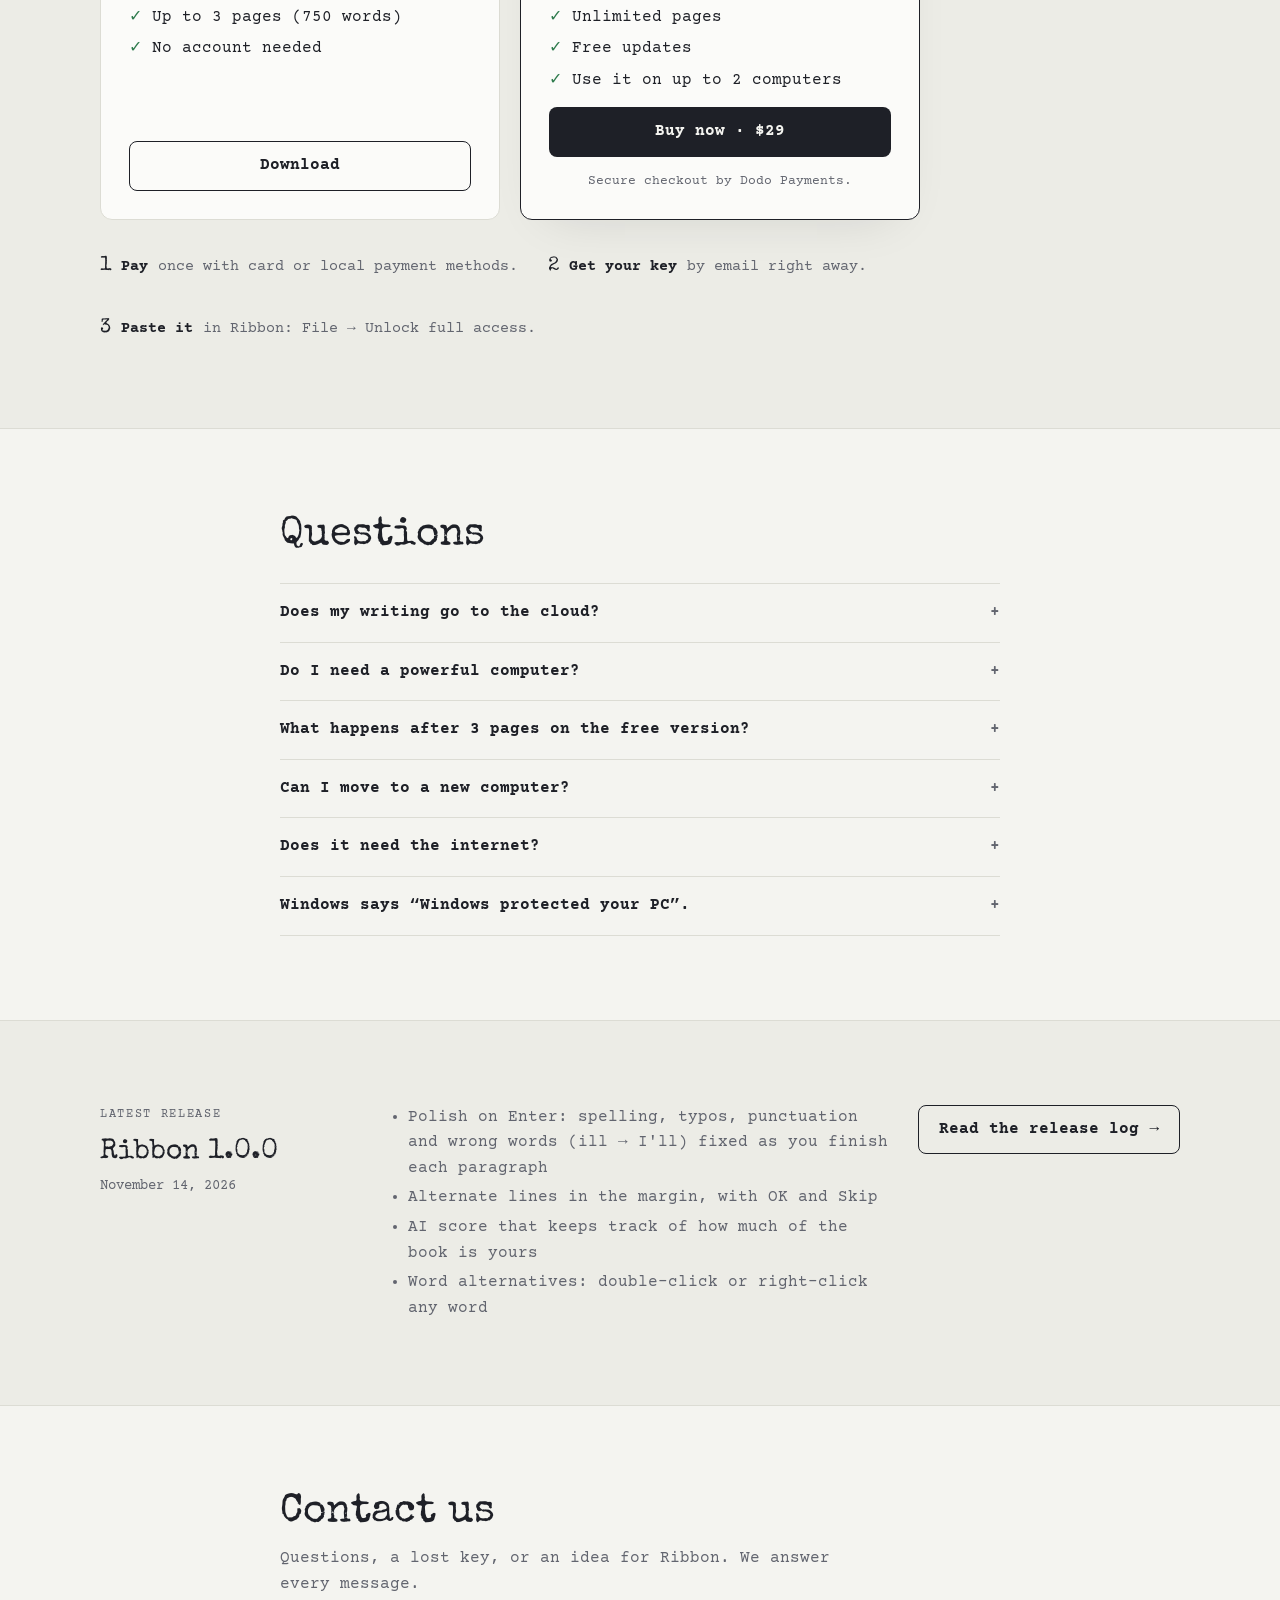
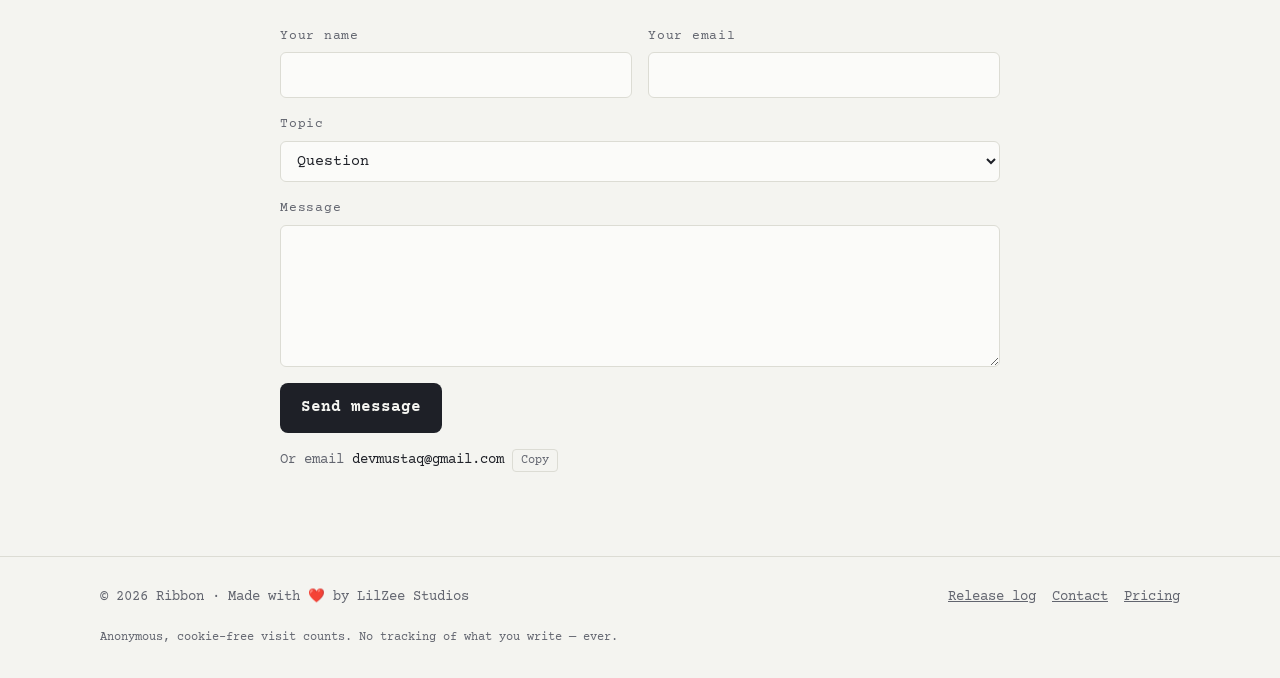
==== commit 6d0e4415: "Website update LilZee-Creatives/RibbonTextEditor@f3efe282daee67765ab769eeef54733e4173c78b" ====
--- a/index.html
+++ b/index.html
@@ -3,20 +3,21 @@
 <head>
   <meta charset="utf-8">
   <meta name="viewport" content="width=device-width, initial-scale=1, viewport-fit=cover">
-  <title>Ribbon — a typewriter editor for novelists</title>
-  <meta name="description" content="Ribbon is a quiet typewriter editor for writing novels. Press Enter and it fixes typos, punctuation and wrong words. Alternate lines, an AI score that keeps the book yours, and local AI that never leaves your computer. Mac and Windows.">
+  <title>Ribbon — offline AI writing app for novelists</title>
+  <meta name="description" content="Ribbon is a lightweight typewriter editor for novelists with 100% offline AI. It fixes typos and wrong words as you write, suggests better lines, and never sends your manuscript anywhere. Mac and Windows.">
   <meta property="og:title" content="Ribbon — a typewriter editor for novelists">
-  <meta property="og:description" content="Write the book. Ribbon fixes the typing. For Mac and Windows.">
+  <meta property="og:description" content="The writing app with AI that never leaves your computer. Lightweight, made for writers. Mac and Windows.">
   <meta property="og:image" content="assets/og.png">
   <link rel="icon" href="assets/icon.png">
   <link rel="stylesheet" href="site.css">
-  <link rel="stylesheet" href="shared/thesaurus.css">
+  <link rel="stylesheet" href="shared/app-replica.css">
 </head>
 <body>
 <header class="top">
   <div class="wrap top-row">
     <a class="brand" href="./"><img src="assets/icon.png" alt="" width="28" height="28">Ribbon</a>
     <nav class="nav" aria-label="Site">
+      <a href="#why">Offline AI</a>
       <a href="#features">Features</a>
       <a href="#pricing">Pricing</a>
       <a href="releases.html">Release log</a>
@@ -27,11 +28,16 @@
 </header>
 
 <main>
-  <!-- Hero: the working tutorial is the centrepiece -->
+  <!-- Hero: a replay of the real app is the centrepiece -->
   <section class="hero">
     <div class="wrap hero-copy">
-      <h1>Write the book.<br class="br-sm"> <span class="ink">Ribbon fixes the typing.</span></h1>
-      <p class="lede">A quiet typewriter editor for novelists. Press Enter and a ribbon of ink runs through your paragraph, fixing typos, punctuation and wrong words. Everything stays on your computer.</p>
+      <ul class="badges" aria-label="Highlights">
+        <li><span class="b-ico" aria-hidden="true">●</span>100% offline AI</li>
+        <li><span class="b-ico" aria-hidden="true">◆</span><span data-app-size>Lightweight</span></li>
+        <li><span class="b-ico" aria-hidden="true">✎</span>Made for writers</li>
+      </ul>
+      <h1>The writing app with <span class="ink">AI that never leaves your computer.</span></h1>
+      <p class="lede">Ribbon is a quiet typewriter editor for novelists. Press Enter and its offline AI fixes typos, punctuation and wrong words, suggests better lines, and keeps the book yours. No cloud, no account, no subscription.</p>
     </div>
 
     <div class="wrap dl" id="download">
@@ -56,68 +62,131 @@
 
     <div class="wrap stage-wrap">
       <div class="stage" id="stage">
-        <div class="tryme" id="tryme" aria-hidden="true">
-          <span class="tryme-label">try me</span>
-          <svg class="tryme-arrow" viewBox="0 0 150 120" width="150" height="120">
-            <defs>
-              <linearGradient id="ribbonGrad" x1="0" y1="0" x2="1" y2="1">
-                <stop offset="0" stop-color="var(--wave-a)"/>
-                <stop offset="1" stop-color="var(--wave-b)"/>
-              </linearGradient>
-            </defs>
-            <path d="M14 18 C 60 4, 112 22, 104 56 C 98 82, 70 76, 78 60 C 86 44, 118 58, 126 96"
-                  fill="none" stroke="url(#ribbonGrad)" stroke-width="7" stroke-linecap="round"/>
-            <path d="M112 90 L127 104 L136 84" fill="none" stroke="var(--wave-b)" stroke-width="7" stroke-linecap="round" stroke-linejoin="round"/>
-          </svg>
-        </div>
-
-        <div class="win" id="demo" aria-label="Interactive Ribbon demo">
-          <div class="win-bar">
-            <span class="dots" aria-hidden="true"><i></i><i></i><i></i></span>
-            <span class="win-title">The Lighthouse — Ribbon</span>
-            <span class="d-score" id="dScore" data-state="good">AI <b>10.0</b><small>/10</small></span>
+        <div class="frame" id="frame" aria-label="Ribbon in action: a short replay" role="img">
+          <div class="rbx" id="rbx">
+            <div class="r-title"><span class="r-lights" aria-hidden="true"><i></i><i></i><i></i></span><span>The Lighthouse at Gullhaven — Ribbon</span></div>
+            <div class="app">
+              <header class="bar">
+                <span class="brand">Ribbon</span>
+                <div class="menuwrap"><button class="tb" type="button" tabindex="-1">File</button></div>
+                <div class="fmt">
+                  <button class="tb f-b" type="button" tabindex="-1">B</button>
+                  <button class="tb f-i" type="button" tabindex="-1">I</button>
+                  <button class="tb f-u" type="button" tabindex="-1">U</button>
+                  <span class="sep"></span>
+                  <button class="tb f-h" type="button" tabindex="-1">H</button>
+                  <button class="tb" type="button" tabindex="-1"><svg width="16" height="14" viewBox="0 0 16 14" aria-hidden="true"><path d="M1 2h14M4 7h8M2 12h12" stroke="currentColor" stroke-width="1.6" fill="none" stroke-linecap="round"/></svg></button>
+                  <button class="tb f-s" type="button" tabindex="-1">* * *</button>
+                </div>
+                <span class="spacer"></span>
+                <span class="r-offline" id="rOffline"><svg width="15" height="12" viewBox="0 0 24 20" aria-hidden="true"><path d="M2 7a15 15 0 0 1 20 0M5.5 10.5a10 10 0 0 1 13 0M9 14a5 5 0 0 1 6 0" fill="none" stroke="currentColor" stroke-width="2.2" stroke-linecap="round"/><circle cx="12" cy="17.5" r="1.6" fill="currentColor"/><path d="M3 1l18 18" stroke="currentColor" stroke-width="2.4" stroke-linecap="round"/></svg>Wi-Fi off</span>
+                <span class="status" id="rStatus">Saved</span>
+                <span class="pages" id="rPages">Page <b>2</b> · 412 words</span>
+                <button class="chip" id="rChip" data-live="1" type="button" tabindex="-1"><span class="dot"></span><span class="nm" id="rModel">Qwen 2.5 · 1.5B</span></button>
+                <button class="scorechip" id="rScoreChip" data-state="good" type="button" tabindex="-1">AI <b id="rScoreChipNum">10.0</b><span class="of">/10</span></button>
+              </header>
+              <div class="main">
+                <main class="desk" id="rDesk">
+                  <div class="page">
+                    <div class="doctitle">The Lighthouse at Gullhaven</div>
+                    <div class="dateline">The Lighthouse at Gullhaven.ribbon</div>
+                    <div id="editor"></div>
+                  </div>
+                </main>
+                <aside class="margin">
+                  <section class="scorebox">
+                    <div class="label"><span>AI score</span></div>
+                    <div class="big"><span id="rScore">10.0</span><span class="of"> /10</span></div>
+                    <span class="pill" id="rPill" data-state="good">Healthy · all yours</span>
+                    <div class="meter"><div class="meter-fill" id="rMeter"></div><div class="line8"></div></div>
+                    <div class="scale"><span class="s0">0</span><span class="s8">8 healthy</span><span class="s10">10</span></div>
+                    <p class="stat" id="rStat"></p>
+                  </section>
+                  <section>
+                    <div class="label"><span>Alternate lines</span><span id="rSugCount"></span></div>
+                    <div class="cards" id="rCards"></div>
+                  </section>
+                </aside>
+              </div>
+            </div>
+
+            <div class="overlay" id="rLib" hidden>
+              <div class="sheet wide">
+                <div class="sheet-head"><h2>Models</h2><button class="ghost" type="button" tabindex="-1">Close</button></div>
+                <p class="lede">Pick a model and Ribbon loads it on this computer. Nothing you write leaves your machine. Built-in rules fix typos even with no model.</p>
+                <div class="sec">
+                  <div class="label"><span>On this computer</span></div>
+                  <div class="tiles">
+                    <div class="tile"><span class="glyph">Aa</span><b>Built-in rules</b><small>No model. Instant spelling, punctuation and wrong-word fixes.</small></div>
+                    <div class="tile" id="rQwen"><span class="glyph">QW</span><b>Qwen 2.5 · 1.5B</b><small>1.1 GB · downloaded</small><span class="badge" id="rQwenBadge"></span></div>
+                    <div class="tile add"><span class="glyph">+</span><b>Add from disk…</b><small>Any .gguf model file</small></div>
+                  </div>
+                </div>
+                <div class="sec">
+                  <div class="label"><span>Get a model</span></div>
+                  <div class="tiles">
+                    <div class="tile"><span class="glyph">LL</span><b>Llama 3.2 · 3B</b><small>Slower, better alternate lines. Best with 16 GB of memory. 2.0 GB.</small><span class="badge" style="color:var(--accent)">Download</span></div>
+                  </div>
+                </div>
+              </div>
+            </div>
+
+            <div class="thes" id="rThes" hidden></div>
+            <div class="toast" id="rToast"><span id="rToastMsg"></span></div>
+            <div class="r-key" id="rKey">Enter ⏎</div>
+            <div class="r-pointer" id="rPointer"><svg viewBox="0 0 24 24" width="26" height="26"><path d="M4 2 L4 20 L9 15 L12.5 22 L15.5 20.6 L12 13.8 L19 13.8 Z" fill="#1E2027" stroke="#fff" stroke-width="1.4" stroke-linejoin="round"/></svg></div>
           </div>
-          <div class="win-body">
-            <div class="win-page" id="desk">
-              <div class="d-chapter">Chapter One</div>
-              <div id="editor" contenteditable="true" spellcheck="false" role="textbox" aria-multiline="true" aria-label="Demo page — type here"></div>
-            </div>
-            <aside class="win-margin" aria-label="Alternate lines">
-              <div class="d-label">Alternate lines</div>
-              <div class="d-cards" id="dCards"></div>
-            </aside>
+        </div>
+
+        <div class="caption" aria-live="polite">
+          <ol class="steps-bar" id="stepsBar" aria-hidden="true"><li></li><li></li><li></li><li></li><li></li></ol>
+          <p class="cap-text"><span class="cap-step" id="capStep">1 / 5</span> <span id="capText">Write. Don’t stop for typos.</span></p>
+          <button class="cap-btn" id="capPause" type="button" aria-pressed="false">Pause</button>
+        </div>
+      </div>
+    </div>
+  </section>
+
+  <!-- Why Ribbon: offline AI, lightweight, made for writers -->
+  <section class="sec sec-alt" id="why">
+    <div class="wrap">
+      <h2>AI that works for you, <span class="ink">not on you.</span></h2>
+      <div class="pillars">
+        <article class="pillar">
+          <div class="p-art" aria-hidden="true">
+            <svg viewBox="0 0 120 70" width="120" height="70"><rect x="14" y="10" width="72" height="46" rx="5" fill="none" stroke="currentColor" stroke-width="3"/><path d="M4 62h92" stroke="currentColor" stroke-width="3" stroke-linecap="round"/><path d="M34 33h32M34 24h20M34 42h26" stroke="url(#pg)" stroke-width="3" stroke-linecap="round"/><g transform="translate(92 6)"><path d="M2 9a14 14 0 0 1 20 0M6 13a8 8 0 0 1 12 0" fill="none" stroke="currentColor" stroke-width="2.4" stroke-linecap="round" opacity=".5"/><circle cx="12" cy="17" r="2" fill="currentColor" opacity=".5"/><path d="M2 2l20 20" stroke="var(--bad)" stroke-width="2.8" stroke-linecap="round"/></g><defs><linearGradient id="pg"><stop offset="0" stop-color="var(--wave-a)"/><stop offset="1" stop-color="var(--wave-b)"/></linearGradient></defs></svg>
           </div>
-          <div class="d-pointer" id="dPointer" aria-hidden="true">
-            <svg viewBox="0 0 24 24" width="24" height="24"><path d="M4 2 L4 20 L9 15 L12.5 22 L15.5 20.6 L12 13.8 L19 13.8 Z" fill="var(--ink)" stroke="var(--paper)" stroke-width="1.4" stroke-linejoin="round"/></svg>
-          </div>
-          <div class="d-key" id="dKey" aria-hidden="true">Enter ⏎</div>
-          <div class="d-toast" id="dToast" role="status" aria-live="polite"></div>
-        </div>
-
-        <div class="caption" id="caption" aria-live="polite">
-          <span class="cap-step" id="capStep">1 / 4</span>
-          <span class="cap-text" id="capText">Write. Don’t stop for typos.</span>
-          <button class="cap-btn" id="capReplay" type="button">Replay</button>
-        </div>
-      </div>
-    </div>
-
+          <h3>100% offline AI</h3>
+          <p>The AI model runs on your own Mac or PC. Your manuscript is never uploaded, never stored on a server, never used to train anything. It works on a plane, in a cabin, with Wi-Fi off.</p>
+        </article>
+        <article class="pillar">
+          <div class="p-art p-size" aria-hidden="true"><b data-app-mb>25</b><span>MB</span></div>
+          <h3>Lightweight</h3>
+          <p>A <span data-app-size-lower>small</span> download that opens in a second. Pick a model once (about 1 GB, one click) and it runs smoothly on an ordinary 8 GB laptop. No model? The built-in rules still fix your typing.</p>
+        </article>
+        <article class="pillar">
+          <div class="p-art p-type" aria-hidden="true">Aa</div>
+          <h3>Made for writers</h3>
+          <p>A typewriter page, a quiet margin, manuscript-format PDF export. The AI score shows how much of the book is still yours, so the help never takes over the writing.</p>
+        </article>
+      </div>
+    </div>
   </section>
 
   <!-- Features -->
   <section class="sec" id="features">
     <div class="wrap">
       <h2>What Ribbon does</h2>
-      <p class="sec-lede">Eight things, each one quiet. You write; Ribbon tidies up behind you.</p>
+      <p class="sec-lede">You write. The offline AI tidies up behind you.</p>
       <div class="feats">
         <article class="feat">
           <h3>Polish on Enter</h3>
-          <p>Finish a paragraph and press Enter. A wave runs through it and fixes spelling, typos, punctuation and wrong words. Names stay exactly as you wrote them, and Undo puts everything back.</p>
+          <p>Finish a paragraph and press Enter. A wave runs through it and the AI fixes spelling, typos, punctuation and wrong words. Names stay exactly as you wrote them, and Undo puts everything back.</p>
           <div class="eg"><s>ill go up teh stairs</s><span class="to">→</span><span>I’ll go up the stairs.</span></div>
         </article>
         <article class="feat">
           <h3>Alternate lines</h3>
-          <p>Sometimes Ribbon thinks a sentence could be stronger. It leaves a suggestion in the margin. OK swaps it in. Skip keeps yours.</p>
+          <p>When a sentence could be stronger, the AI leaves a suggestion in the margin. OK swaps it in. Skip keeps yours.</p>
           <div class="eg"><s>She was very tired</s><span class="to">→</span><span>She was exhausted</span></div>
         </article>
         <article class="feat">
@@ -127,28 +196,18 @@
         </article>
         <article class="feat">
           <h3>Word alternatives</h3>
-          <p>Double-click or right-click any word to see other words for it. Click one to swap it in. It even keeps the tense: walked becomes strolled.</p>
+          <p>Double-click or right-click any word to see other words for it. Click one to swap it in. It keeps the tense: walked becomes strolled.</p>
           <div class="eg"><span class="w">walked</span><span class="to">→</span><span>marched · paced · strolled</span></div>
         </article>
         <article class="feat">
-          <h3>Your own AI, on your computer</h3>
-          <p>Pick a model the way you pick a photo: one click to download, or choose any model file you already have. Nothing you write is sent anywhere. With no model at all, the built-in rules still do the fixing.</p>
+          <h3>Pick your AI like a photo</h3>
+          <p>One click downloads a model made for laptops. Already have one? Choose any .gguf file, or use a model from Ollama or LM Studio.</p>
           <div class="eg"><span class="tag">Qwen 2.5 · 1.5B</span><span class="tag">Llama 3.2 · 3B</span><span class="tag">your .gguf</span></div>
         </article>
         <article class="feat">
           <h3>Manuscript-ready export</h3>
-          <p>Export a PDF in standard manuscript format, the way agents and editors expect it: Courier 12 pt, double-spaced, one-inch margins, title and page numbers. Or export plain text.</p>
+          <p>A PDF in standard manuscript format, the way agents and editors expect it: Courier 12 pt, double-spaced, one-inch margins. Or plain text.</p>
           <div class="eg"><span class="tag">PDF · Letter or A4</span><span class="tag">.txt</span></div>
-        </article>
-        <article class="feat">
-          <h3>Just enough formatting</h3>
-          <p>Bold, italic, underline, chapter headings, centred lines and scene breaks. Nothing else to fiddle with.</p>
-          <div class="eg"><b>B</b> <i>I</i> <u>U</u> <span class="tag">Chapter</span> <span class="tag">* * *</span></div>
-        </article>
-        <article class="feat">
-          <h3>Offline, no account</h3>
-          <p>No sign-up, no subscription, no cloud. Ribbon saves to files on your computer and keeps a draft safe as you type.</p>
-          <div class="eg"><span class="tag">.ribbon files</span><span class="tag">autosave</span></div>
         </article>
       </div>
     </div>
@@ -198,8 +257,9 @@
       <details><summary>Does my writing go to the cloud?</summary><p>No. Ribbon runs the AI model on your own computer. The only time Ribbon goes online is to download a model you choose, or to check your license key once.</p></details>
       <details><summary>Do I need a powerful computer?</summary><p>No. The built-in rules work on anything. The small one-click model runs well on a laptop with 8 GB of memory; the larger one likes 16 GB.</p></details>
       <details><summary>What happens after 3 pages on the free version?</summary><p>You can still read, edit and export those pages. To keep writing, unlock full access once for <span data-price>$10</span>.</p></details>
-      <details><summary>Can I move to a new computer?</summary><p>Yes. In Ribbon, open File → License → Release this computer, then paste your key on the new one. One key works on up to 3 computers.</p></details>
-      <details><summary>Mac says the app can’t be opened.</summary><p>Right-click Ribbon in Applications and choose Open, then confirm. You only need to do this once.</p></details>
+      <details><summary>Can I move to a new computer?</summary><p>Yes. In Ribbon, open File → License → Release this computer, then paste your key on the new one. One key works on up to 2 computers.</p></details>
+      <details><summary>Does it need the internet?</summary><p>Only to download Ribbon, to download a model once, and to activate your key. After that, Ribbon and its AI work completely offline.</p></details>
+      <details><summary>Windows says “Windows protected your PC”.</summary><p>That’s normal for new apps from independent developers. Click <b>More info</b>, then <b>Run anyway</b>. You only do this once.</p></details>
     </div>
   </section>
 
@@ -247,18 +307,14 @@
 
 <footer class="foot">
   <div class="wrap foot-row">
-    <span>© <span id="year">2026</span> Ribbon · Made by Mustaq</span>
+    <span>© <span id="year">2026</span> Ribbon · Made with ❤️ by LilZee Studios</span>
     <span class="foot-links"><a href="releases.html">Release log</a><a href="#contact">Contact</a><a href="#pricing">Pricing</a></span>
     <span class="foot-small">Anonymous, cookie-free visit counts. No tracking of what you write — ever.</span>
   </div>
 </footer>
 
-<div class="thes" id="thes" hidden role="dialog" aria-label="Word alternatives"></div>
-
 <script src="config.js"></script>
-<script src="shared/text.js"></script>
 <script src="site.js"></script>
 <script src="demo.js"></script>
-<script src="shared/thesaurus.js"></script>
 </body>
 </html>
--- a/site.css
+++ b/site.css
@@ -67,71 +67,6 @@
 .br-sm { display: none }
 .stage-wrap { margin-top: 40px }
 .stage { position: relative; max-width: 1000px; margin: 0 auto }
-
-/* try-me note in the margin, drawn as a loop of ink ribbon */
-.tryme { position: absolute; left: -170px; top: 120px; width: 160px; pointer-events: none; transition: opacity .4s }
-.tryme-label { display: block; font-family: var(--font-display); font-size: 26px; transform: rotate(-8deg); margin-left: 4px; color: var(--ink) }
-.tryme-arrow { display: block; margin-top: -2px; overflow: visible }
-.tryme.pulse .tryme-arrow { animation: nudge 1.1s ease-in-out infinite alternate }
-@keyframes nudge { from { transform: translate(0, 0) } to { transform: translate(8px, 3px) } }
-.tryme.gone { opacity: 0 }
-
-/* the demo window */
-.win { position: relative; background: var(--sheet); border: 1px solid var(--rule); border-radius: 12px; box-shadow: 0 30px 70px -30px var(--shadow), 0 2px 0 var(--rule); overflow: hidden }
-.win-bar { display: flex; align-items: center; gap: 14px; padding: 10px 14px; border-bottom: 1px solid var(--rule); background: var(--paper); font-size: 13px; -webkit-user-select: none; user-select: none }
-.dots { display: flex; gap: 7px }
-.dots i { width: 11px; height: 11px; border-radius: 50%; background: var(--rule) }
-.win-title { color: var(--muted); flex: 1; overflow: hidden; text-overflow: ellipsis; white-space: nowrap }
-.d-score { border: 1px solid var(--rule); background: var(--sheet); border-radius: 999px; padding: 3px 11px; font-variant-numeric: tabular-nums; transition: color .4s }
-.d-score small { color: var(--muted); font-size: 11px }
-.d-score[data-state="good"] { color: var(--good) } .d-score[data-state="warn"] { color: var(--warn) } .d-score[data-state="bad"] { color: var(--bad) }
-.d-score.bump { animation: bump .6s ease-out }
-@keyframes bump { 40% { transform: scale(1.12) } }
-.win-body { display: grid; grid-template-columns: minmax(0, 1fr) 270px; height: 440px }
-.win-page { overflow-y: auto; padding: 34px 44px 60px }
-.d-chapter { font-family: var(--font-display); font-size: 26px; margin-bottom: 18px }
-#editor { font-size: 17.5px; line-height: 1.8; outline: none; caret-color: var(--accent); min-height: 300px; overflow-wrap: anywhere; cursor: text }
-#editor p { margin: 0 0 1em; min-height: 1.8em }
-#editor p.wave {
-  background-image: linear-gradient(100deg, var(--ink) 0%, var(--ink) 38%, var(--wave-a) 46%, var(--wave-b) 53%, var(--ink) 62%, var(--ink) 100%);
-  background-size: 260% 100%; background-position: 100% 0; -webkit-background-clip: text; background-clip: text; color: transparent;
-  animation: wave 1.15s cubic-bezier(.45,.05,.3,1) forwards }
-@keyframes wave { from { background-position: 100% 0 } to { background-position: 0 0 } }
-#editor span.fx { border-radius: 2px; animation: fxfade 3s ease-out forwards }
-@keyframes fxfade { 0%, 50% { background: var(--fixmark) } 100% { background: transparent } }
-#editor p.accepted { animation: acc 1.6s ease-out }
-@keyframes acc { 0% { background: color-mix(in srgb, var(--wave-b) 22%, transparent) } 100% { background: transparent } }
-.d-caret { display: inline-block; width: 2px; height: 1.15em; background: var(--accent); vertical-align: text-bottom; margin-left: 1px; animation: blink 1s steps(1) infinite }
-@keyframes blink { 50% { opacity: 0 } }
-.win-margin { border-left: 1px solid var(--rule); background: var(--panel); padding: 20px 16px; overflow-y: auto }
-.d-label { font-size: 11px; letter-spacing: .12em; text-transform: uppercase; color: var(--muted) }
-.d-cards { display: flex; flex-direction: column; gap: 10px; margin-top: 12px }
-.d-empty { font-size: 13px; color: var(--muted); border: 1px dashed var(--rule); border-radius: 6px; padding: 12px; line-height: 1.5 }
-.d-card { background: var(--sheet); border: 1px solid var(--rule); border-radius: 6px; padding: 12px; display: flex; flex-direction: column; gap: 8px; animation: cardIn .35s ease-out }
-@keyframes cardIn { from { opacity: 0; transform: translateY(6px) } to { opacity: 1; transform: none } }
-.d-card .why { font-size: 10.5px; letter-spacing: .1em; text-transform: uppercase; color: var(--accent) }
-.d-card .was { font-size: 13px; color: var(--muted); text-decoration: line-through; line-height: 1.45 }
-.d-card .now { font-size: 14px; line-height: 1.5 }
-.d-acts { display: flex; gap: 6px }
-.d-ok { background: var(--ink); color: var(--paper); border: 0; border-radius: 4px; padding: 5px 16px; cursor: pointer; font-weight: 700; font-size: 13px }
-.d-skip { background: transparent; border: 1px solid var(--rule); border-radius: 4px; padding: 4px 10px; cursor: pointer; color: var(--muted); font-size: 13px }
-.d-ok.press, .thes-chip.press { transform: scale(.94); box-shadow: 0 0 0 4px color-mix(in srgb, var(--wave-a) 35%, transparent) }
-
-.d-pointer { position: absolute; left: 0; top: 0; z-index: 5; pointer-events: none; opacity: 0; transition: transform .7s cubic-bezier(.3,.7,.2,1), opacity .3s; filter: drop-shadow(0 2px 3px var(--shadow)) }
-.d-pointer.on { opacity: 1 }
-.d-pointer.click::after { content: ""; position: absolute; left: -10px; top: -10px; width: 24px; height: 24px; border-radius: 50%; border: 2px solid var(--wave-a); animation: ring .5s ease-out forwards }
-@keyframes ring { from { transform: scale(.4); opacity: 1 } to { transform: scale(1.6); opacity: 0 } }
-.d-key { position: absolute; z-index: 5; pointer-events: none; font-size: 13px; padding: 5px 10px; border: 1px solid var(--rule); border-bottom-width: 3px; border-radius: 6px; background: var(--sheet); opacity: 0; transform: translateY(6px); transition: opacity .2s, transform .2s }
-.d-key.on { opacity: 1; transform: none }
-.d-key.down { transform: translateY(2px); border-bottom-width: 1px }
-.d-toast { position: absolute; left: 50%; bottom: 14px; transform: translate(-50%, 10px); opacity: 0; background: var(--ink); color: var(--paper); padding: 7px 14px; border-radius: 6px; font-size: 13px; transition: opacity .25s, transform .25s; pointer-events: none; white-space: nowrap; max-width: calc(100% - 24px); overflow: hidden; text-overflow: ellipsis }
-.d-toast.show { opacity: 1; transform: translate(-50%, 0) }
-
-.caption { display: flex; align-items: center; gap: 14px; margin-top: 16px; min-height: 34px; font-size: 15px; justify-content: center; text-align: center; flex-wrap: wrap }
-.cap-step { font-size: 12px; letter-spacing: .1em; color: var(--muted); border: 1px solid var(--rule); border-radius: 999px; padding: 2px 10px; font-variant-numeric: tabular-nums }
-.cap-text { min-width: 0 }
-.cap-btn { background: none; border: 0; color: var(--muted); text-decoration: underline; cursor: pointer; font-size: 13px }
-.caption.yours .cap-step { color: var(--paper); background: linear-gradient(100deg, var(--wave-a), var(--wave-b)); border-color: transparent }
 
 /* downloads */
 .dl { margin-top: 24px; text-align: center }
@@ -233,19 +168,9 @@
 .log-empty { padding: 40px 0; color: var(--muted) }
 
 /* ---------- smaller screens ---------- */
-@media (max-width: 1360px) {
-  .tryme { left: auto; right: 24px; top: -64px; width: 150px; transform: none }
-  .tryme-label { text-align: right; margin-right: 50px; font-size: 22px }
-  .tryme-arrow { width: 90px; height: 72px; margin-left: auto; margin-right: 30px; transform: scaleX(-1) rotate(10deg) }
-  .tryme.pulse .tryme-arrow { animation: none }
-  .stage-wrap { margin-top: 74px }
-}
 @media (max-width: 860px) {
   .nav { display: none }
   .top-row .btn { margin-left: auto }
-  .win-body { grid-template-columns: minmax(0, 1fr); height: auto }
-  .win-page { padding: 24px 20px 30px; height: 380px }
-  .win-margin { border-left: 0; border-top: 1px solid var(--rule); max-height: 240px }
   .feats, .plans, .row2 { grid-template-columns: minmax(0, 1fr) }
   .feat, .feat:nth-child(even) { padding: 24px 0; border-left: 0 }
   .latest { grid-template-columns: minmax(0, 1fr) }
@@ -256,19 +181,14 @@
   .br-sm { display: inline }
   .hero { padding-block: 28px 44px }
   .lede { font-size: 15.5px }
-  .win-title { display: none }
-  #editor { font-size: 16px }
   .dl-btn { width: 100% }
   .dl-meta .sep { display: none }
   .dl-meta { gap: 4px 14px }
   .foot-links { margin-left: 0 }
-  .tryme { right: 8px }
 }
 @media (prefers-reduced-motion: reduce) {
   html { scroll-behavior: auto }
-  #editor p.wave { animation: none; background: none; color: inherit }
-  .d-card, .tryme.pulse .tryme-arrow, .d-score.bump, .d-caret { animation: none }
-  .d-pointer, .btn { transition: none }
+  .btn, .r-pointer, .steps-bar li i { transition: none }
 }
 
 /* ---------- thank-you page ---------- */
@@ -280,3 +200,89 @@
 .steps li { counter-increment: s; display: flex; gap: 14px; align-items: baseline }
 .steps li::before { content: counter(s); font-family: var(--font-display); font-size: 22px; min-width: 18px }
 .small-print { margin-top: 34px; font-size: 13.5px; color: var(--muted) }
+
+/* ---------- hero badges ---------- */
+.badges { list-style: none; display: flex; gap: 10px; justify-content: center; flex-wrap: wrap; margin: 0 0 22px; padding: 0 }
+.badges li { display: inline-flex; align-items: center; gap: 8px; border: 1px solid var(--rule); background: var(--sheet); border-radius: 999px; padding: 5px 14px; font-size: 13.5px; font-weight: 700 }
+.b-ico { background: linear-gradient(100deg, var(--wave-a), var(--wave-b)); -webkit-background-clip: text; background-clip: text; color: transparent }
+
+/* ---------- the replay: the real app's layout, drawn at app size and scaled to fit ---------- */
+.stage { max-width: 1100px }
+.frame { position: relative; width: 100%; border-radius: 12px; overflow: hidden; border: 1px solid var(--rule); box-shadow: 0 40px 80px -36px var(--shadow), 0 2px 0 var(--rule); background: var(--paper) }
+.frame .rbx { position: absolute; left: 0; top: 0; width: 1240px; height: 760px; transform-origin: 0 0; pointer-events: none; -webkit-user-select: none; user-select: none }
+.frame .rbx .app { height: calc(100% - 34px) }
+.rbx .desk { padding-top: 44px }
+.rbx .r-title { height: 34px; display: flex; align-items: center; justify-content: center; position: relative; font-size: 13px; color: var(--muted); border-bottom: 1px solid var(--rule); background: var(--panel) }
+.rbx .r-lights { position: absolute; left: 14px; display: flex; gap: 8px }
+.rbx .r-lights i { width: 12px; height: 12px; border-radius: 50%; background: var(--rule) }
+.rbx .r-offline { display: inline-flex; align-items: center; gap: 6px; font-size: 12.5px; color: var(--muted); border: 1px dashed var(--rule); border-radius: 999px; padding: 4px 10px; opacity: 0; transition: opacity .4s }
+.rbx .r-offline.on { opacity: 1 }
+.rbx .r-key { position: absolute; z-index: 60; font-size: 15px; padding: 6px 12px; border: 1px solid var(--rule); border-bottom-width: 3px; border-radius: 7px; background: var(--sheet); opacity: 0; transform: translateY(6px); transition: opacity .2s, transform .2s }
+.rbx .r-key.on { opacity: 1; transform: none }
+.rbx .r-key.down { transform: translateY(2px); border-bottom-width: 1px }
+.rbx .r-pointer { position: absolute; left: 0; top: 0; z-index: 70; opacity: 0; transition: transform .75s cubic-bezier(.3,.7,.2,1), opacity .3s; filter: drop-shadow(0 2px 3px rgba(0,0,0,.25)) }
+.rbx .r-pointer.on { opacity: 1 }
+.rbx .r-pointer.click::after { content: ""; position: absolute; left: -12px; top: -12px; width: 28px; height: 28px; border-radius: 50%; border: 2px solid var(--wave-a); animation: ring .5s ease-out forwards }
+@keyframes ring { from { transform: scale(.4); opacity: 1 } to { transform: scale(1.7); opacity: 0 } }
+.rbx .press { transform: scale(.94); box-shadow: 0 0 0 4px color-mix(in srgb, var(--wave-a) 35%, transparent) }
+.rbx .r-caret { display: inline-block; width: 2px; height: 1.1em; background: var(--accent); vertical-align: text-bottom; margin-left: 1px; animation: blink 1s steps(1) infinite }
+@keyframes blink { 50% { opacity: 0 } }
+.rbx .big.bump { animation: bump .7s ease-out }
+@keyframes bump { 40% { transform: scale(1.08) } }
+.rbx .overlay { z-index: 40 }
+.rbx .tile.hot { border-color: var(--accent); box-shadow: 0 0 0 1px var(--accent) }
+
+.caption { display: grid; grid-template-columns: minmax(0, 1fr) auto; align-items: center; gap: 10px 16px; margin-top: 18px }
+.steps-bar { grid-column: 1 / -1; display: grid; grid-template-columns: repeat(5, 1fr); gap: 6px; list-style: none; margin: 0; padding: 0 }
+.steps-bar li { height: 3px; border-radius: 2px; background: var(--rule); overflow: hidden }
+.steps-bar li i { display: block; height: 100%; width: 0; background: linear-gradient(90deg, var(--wave-a), var(--wave-b)) }
+.cap-text { margin: 0; font-size: 15.5px; min-width: 0 }
+.cap-step { font-size: 12px; letter-spacing: .1em; color: var(--muted); border: 1px solid var(--rule); border-radius: 999px; padding: 2px 10px; margin-right: 8px; font-variant-numeric: tabular-nums; white-space: nowrap }
+.cap-btn { background: none; border: 1px solid var(--rule); border-radius: 999px; padding: 3px 12px; color: var(--muted); cursor: pointer; font-size: 13px }
+
+/* ---------- why ribbon ---------- */
+.pillars { display: grid; grid-template-columns: repeat(3, minmax(0, 1fr)); gap: 28px; margin-top: 40px }
+.pillar { display: flex; flex-direction: column; gap: 12px; min-width: 0 }
+.pillar h3 { font-size: 24px }
+.pillar p { margin: 0; color: var(--muted) }
+.p-art { height: 74px; display: flex; align-items: flex-end; color: var(--ink) }
+.p-size b { font-family: var(--font-display); font-weight: 400; font-size: 64px; line-height: 1; background: linear-gradient(100deg, var(--wave-a), var(--wave-b)); -webkit-background-clip: text; background-clip: text; color: transparent }
+.p-size span { font-size: 18px; margin: 0 0 8px 6px; color: var(--muted) }
+.p-type { font-family: var(--font-display); font-size: 64px; line-height: 1 }
+
+/* ---------- Windows install helper ---------- */
+.wdlg { position: fixed; inset: 0; z-index: 100; display: flex; align-items: center; justify-content: center; padding: 20px; padding-left: max(20px, env(safe-area-inset-left, 0px)); padding-right: max(20px, env(safe-area-inset-right, 0px)); background: color-mix(in srgb, #000 45%, transparent) }
+.wbox { width: min(820px, 100%); max-height: 100%; overflow-y: auto; background: var(--paper); border: 1px solid var(--rule); border-radius: 14px; padding: 26px; box-shadow: 0 30px 80px rgba(0,0,0,.35) }
+.whead { display: flex; justify-content: space-between; align-items: baseline; gap: 16px }
+.whead h2 { font-size: 26px }
+.wsub { margin: 6px 0 0; color: var(--muted); font-size: 14px }
+.wsteps { list-style: none; margin: 22px 0 0; padding: 0; display: grid; grid-template-columns: repeat(3, minmax(0, 1fr)); gap: 16px; counter-reset: w }
+.wsteps li { counter-increment: w; display: flex; flex-direction: column; gap: 10px; min-width: 0 }
+.wsteps p { margin: 0; font-size: 14.5px }
+.wsteps p::before { content: counter(w) "  "; font-family: var(--font-display); font-size: 18px }
+.wart { height: 150px; border-radius: 10px; border: 1px solid var(--rule); background: var(--panel); display: flex; align-items: center; justify-content: center; padding: 12px; overflow: hidden }
+.wfile { display: flex; flex-direction: column; align-items: center; gap: 8px; font-size: 12px; text-align: center }
+.wfile .ico { width: 46px; height: 56px; border-radius: 6px; background: var(--sheet); border: 1px solid var(--rule); display: grid; place-items: center; font-family: var(--font-display); font-size: 20px; position: relative }
+.wfile .ico::after { content: ""; position: absolute; right: -6px; bottom: -6px; width: 20px; height: 20px; border-radius: 50%; background: linear-gradient(135deg, var(--wave-a), var(--wave-b)) }
+.wfile code { overflow-wrap: anywhere; color: var(--muted) }
+.smart { width: 100%; height: 100%; background: #0f62c6; color: #fff; border-radius: 6px; padding: 10px 12px; display: flex; flex-direction: column; gap: 6px; font-family: system-ui, "Segoe UI", sans-serif; font-size: 11px; text-align: left; position: relative }
+.smart b { font-size: 13px; font-weight: 600 }
+.smart .lines { display: flex; flex-direction: column; gap: 4px; margin-top: 2px }
+.smart .lines i { display: block; height: 4px; border-radius: 2px; background: rgba(255,255,255,.45) }
+.smart .lines i:nth-child(2) { width: 70% }
+.smart .more { color: #fff; text-decoration: underline; width: max-content; padding: 1px 3px; border-radius: 3px }
+.smart .btns { margin-top: auto; display: flex; gap: 6px; justify-content: flex-end }
+.smart .btns span { border: 1px solid rgba(255,255,255,.75); padding: 3px 10px; border-radius: 2px }
+.smart .hl { outline: 3px solid #ffd54a; outline-offset: 2px; animation: hl 1.2s ease-in-out infinite alternate }
+@keyframes hl { from { outline-color: #ffd54a } to { outline-color: rgba(255,213,74,.35) } }
+.wfoot { display: flex; justify-content: space-between; align-items: center; gap: 16px; flex-wrap: wrap; margin-top: 22px; font-size: 13.5px; color: var(--muted) }
+.wfoot a { color: var(--muted) }
+
+@media (max-width: 860px) {
+  .pillars { grid-template-columns: minmax(0, 1fr); gap: 34px }
+  .wsteps { grid-template-columns: minmax(0, 1fr) }
+  .wart { height: 130px }
+}
+@media (prefers-reduced-motion: reduce) {
+  .smart .hl { animation: none }
+}
--- a/shared/app-replica.css
+++ b/shared/app-replica.css
@@ -0,0 +1,174 @@
+/* Generated from src/styles.css by scripts/site.mjs. Don't edit. */
+.rbx{
+  --paper: #F4F4F0; --sheet: #FBFBF9; --ink: #1E2027; --muted: #6A6D77; --rule: #DFDFD8; --panel: #ECECE6;
+  --accent: #3A4CB3; --wave-a: #5A6BFF; --wave-b: #A16AFF; --fixmark: rgba(90,107,255,.22);
+  --hl-ai: rgba(161,106,255,.20); --hl-sugg: rgba(90,107,255,.16);
+  --good: #2D7A4C; --warn: #A06A10; --bad: #AE3636; --scrim: rgba(20,21,26,.45); --shadow: rgba(20,21,26,.14);
+  --font-type: "Courier Prime", "Courier New", Courier, monospace;
+  --font-display: "Special Elite", "Courier Prime", "Courier New", monospace;
+  color-scheme: light;
+}
+@media (prefers-color-scheme: dark) {.rbx{
+    --paper: #141519; --sheet: #1B1C21; --ink: #E5E3DD; --muted: #8F919A; --rule: #2B2D33; --panel: #18191D;
+    --accent: #93A0FF; --wave-a: #7E8CFF; --wave-b: #C29BFF; --fixmark: rgba(126,140,255,.28);
+    --hl-ai: rgba(194,155,255,.22); --hl-sugg: rgba(126,140,255,.20);
+    --good: #5EC08B; --warn: #E2A94C; --bad: #E36B6B; --scrim: rgba(0,0,0,.6); --shadow: rgba(0,0,0,.45);
+    color-scheme: dark;
+  }}
+.rbx, .rbx *{ box-sizing: border-box }
+.rbx, .rbx{ height: 100%; margin: 0 }
+.rbx{ background: var(--paper); color: var(--ink); font-family: var(--font-type); font-size: 15px; -webkit-font-smoothing: antialiased; overflow: hidden }
+.rbx button, .rbx input{ font: inherit; color: inherit }
+.rbx :focus-visible{ outline: 2px solid var(--accent); outline-offset: 2px }
+.rbx [hidden]{ display: none !important }
+.rbx kbd{ font-family: var(--font-type); border: 1px solid var(--rule); border-bottom-width: 2px; border-radius: 3px; padding: 0 5px; background: var(--sheet); color: var(--ink); font-size: .9em }
+.rbx .app{ display: grid; grid-template-rows: auto auto minmax(0, 1fr); height: 100% }
+.rbx .bar{ display: flex; align-items: center; gap: 8px; padding: 8px 14px; border-bottom: 1px solid var(--rule); background: var(--paper); flex-wrap: wrap; -webkit-user-select: none; user-select: none }
+.rbx .brand{ font-family: var(--font-display); font-size: 20px; margin-right: 6px }
+.rbx .tb{ background: transparent; border: 1px solid transparent; border-radius: 6px; padding: 5px 10px; cursor: pointer; min-width: 32px; display: inline-grid; place-items: center; font-size: 14px; color: var(--ink) }
+.rbx .tb:hover{ background: var(--panel); border-color: var(--rule) }
+.rbx .tb[aria-pressed="true"]{ background: var(--ink); color: var(--paper) }
+.rbx .f-b{ font-weight: 700 }
+.rbx .f-i{ font-style: italic }
+.rbx .f-u{ text-decoration: underline }
+.rbx .f-h{ font-family: var(--font-display) }
+.rbx .f-s{ font-size: 12px; letter-spacing: .05em }
+.rbx .fmt{ display: flex; align-items: center; gap: 2px; padding-left: 8px; border-left: 1px solid var(--rule) }
+.rbx .sep{ width: 1px; height: 18px; background: var(--rule); margin: 0 6px }
+.rbx .spacer{ flex: 1 }
+.rbx .status{ color: var(--muted); font-size: 12px; min-width: 52px; text-align: right }
+.rbx .pages{ color: var(--muted); font-size: 13px; font-variant-numeric: tabular-nums; white-space: nowrap }
+.rbx .pages b{ color: var(--ink) }
+.rbx .chip, .rbx .scorechip{ display: inline-flex; align-items: center; gap: 8px; border: 1px solid var(--rule); background: var(--sheet); border-radius: 999px; padding: 5px 12px; cursor: pointer; font-size: 13px; max-width: 260px }
+.rbx .chip .nm{ overflow: hidden; text-overflow: ellipsis; white-space: nowrap }
+.rbx .dot{ width: 8px; height: 8px; border-radius: 50%; background: var(--muted); flex: none }
+.rbx .chip[data-live="1"] .dot{ background: var(--good) }
+.rbx .chip[data-live="busy"] .dot{ background: var(--warn); animation: pulse 1s ease-in-out infinite alternate }
+@keyframes pulse{ from { opacity: .3 } to { opacity: 1 } }
+.rbx .scorechip{ font-variant-numeric: tabular-nums; gap: 4px }
+.rbx .scorechip .of{ color: var(--muted); font-size: 11px }
+.rbx [data-state="good"]{ color: var(--good) }
+.rbx [data-state="warn"]{ color: var(--warn) }
+.rbx [data-state="bad"]{ color: var(--bad) }
+.rbx .unlock{ background: var(--ink); color: var(--paper); border: 0; border-radius: 999px; padding: 6px 14px; cursor: pointer; font-weight: 700; font-size: 13px }
+.rbx .menuwrap{ position: relative }
+.rbx .menu{ position: absolute; top: calc(100% + 6px); left: 0; z-index: 30; min-width: 250px; background: var(--sheet); border: 1px solid var(--rule); border-radius: 8px; padding: 6px; box-shadow: 0 10px 30px var(--shadow); display: flex; flex-direction: column }
+.rbx .menu button{ display: flex; justify-content: space-between; align-items: center; gap: 16px; text-align: left; background: none; border: 0; border-radius: 5px; padding: 8px 10px; cursor: pointer; font-size: 14px }
+.rbx .menu button:hover, .rbx .menu button:focus-visible{ background: var(--panel) }
+.rbx .menu hr{ border: 0; border-top: 1px solid var(--rule); margin: 4px 2px; width: auto }
+.rbx .mk{ color: var(--muted); border: 0; background: none; padding: 0 }
+.rbx .trialbar{ display: flex; gap: 12px; align-items: center; justify-content: center; flex-wrap: wrap; padding: 7px 14px; background: var(--panel); border-bottom: 1px solid var(--rule); font-size: 13px; color: var(--muted) }
+.rbx .trialbar[data-full="1"]{ color: var(--ink) }
+.rbx .linkbtn{ background: none; border: 0; padding: 0; color: var(--accent); text-decoration: underline; cursor: pointer; font-size: inherit }
+.rbx .main{ display: grid; grid-template-columns: minmax(0, 1fr) 340px; min-height: 0 }
+.rbx .desk{ overflow-y: auto; padding: 56px 24px 160px }
+.rbx .page{ max-width: 66ch; margin: 0 auto }
+.rbx .doctitle{ font-family: var(--font-display); font-size: 30px; border: 0; border-bottom: 1px dashed transparent; background: transparent; width: 100%; padding: 0 0 4px; outline: none }
+.rbx .doctitle:focus{ border-bottom-color: var(--rule) }
+.rbx .dateline{ color: var(--muted); font-size: 12px; letter-spacing: .12em; text-transform: uppercase; margin: 6px 0 40px; overflow: hidden; text-overflow: ellipsis; white-space: nowrap }
+.rbx #editor{ font-size: 19px; line-height: 1.8; outline: none; caret-color: var(--accent); min-height: 50vh; overflow-wrap: anywhere }
+.rbx #editor[contenteditable="false"]{ opacity: .8 }
+.rbx #editor p{ margin: 0 0 1.15em }
+.rbx #editor p[data-kind="heading"]{ font-family: var(--font-display); font-size: 1.5em; line-height: 1.3; margin: 1.6em 0 .9em }
+.rbx #editor p[data-kind="scene"]{ text-align: center; letter-spacing: .6em; color: var(--muted); margin: 1.4em 0; -webkit-user-select: none; user-select: none }
+.rbx #editor p[data-align="center"]{ text-align: center }
+.rbx #editor p.wave, .rbx #editor p.thinking{
+  background-image: linear-gradient(100deg, var(--ink) 0%, var(--ink) 38%, var(--wave-a) 46%, var(--wave-b) 53%, var(--ink) 62%, var(--ink) 100%);
+  background-size: 260% 100%; background-position: 100% 0; -webkit-background-clip: text; background-clip: text; color: transparent }
+.rbx #editor p.wave{ animation: wave 1.15s cubic-bezier(.45,.05,.3,1) forwards }
+.rbx #editor p.thinking{ animation: wave 1.4s ease-in-out infinite alternate }
+@keyframes wave{ from { background-position: 100% 0 } to { background-position: 0 0 } }
+.rbx #editor span.fx{ border-radius: 2px; animation: fxfade 2.8s ease-out forwards }
+@keyframes fxfade{ 0%, 45% { background: var(--fixmark) } 100% { background: transparent } }
+.rbx #editor p.accepted{ animation: acc 1.6s ease-out }
+@keyframes acc{ 0% { background: var(--hl-ai) } 100% { background: transparent } }
+.rbx .foot{ margin-top: 44px; color: var(--muted); font-size: 13px; border-top: 1px dashed var(--rule); padding-top: 14px; line-height: 1.6 }
+.rbx .margin{ border-left: 1px solid var(--rule); background: var(--panel); overflow-y: auto; padding: 24px 20px; display: flex; flex-direction: column; gap: 30px }
+.rbx .label{ font-size: 12px; letter-spacing: .12em; text-transform: uppercase; color: var(--muted); display: flex; justify-content: space-between; align-items: center; gap: 8px }
+.rbx .big{ font-family: var(--font-display); font-size: 54px; line-height: 1; margin-top: 12px; font-variant-numeric: tabular-nums }
+.rbx .big .of{ font-size: 20px; color: var(--muted) }
+.rbx .pill{ display: inline-block; margin-top: 10px; font-size: 12px; padding: 3px 10px; border-radius: 999px; border: 1px solid currentColor }
+.rbx .meter{ position: relative; height: 8px; background: var(--rule); border-radius: 4px; margin-top: 18px }
+.rbx .meter-fill{ height: 100%; width: 100%; border-radius: 4px; background: var(--good); transition: width .5s, background-color .5s }
+.rbx .line8{ position: absolute; left: 80%; top: -5px; bottom: -5px; width: 2px; background: var(--ink); opacity: .45 }
+.rbx .scale{ position: relative; height: 16px; font-size: 11px; color: var(--muted); margin-top: 6px; font-variant-numeric: tabular-nums }
+.rbx .scale span{ position: absolute; top: 0; white-space: nowrap }
+.rbx .scale .s0{ left: 0 }
+.rbx .scale .s8{ left: 80%; transform: translateX(-50%) }
+.rbx .scale .s10{ right: 0 }
+.rbx .stat{ font-size: 13px; color: var(--muted); line-height: 1.55; margin: 12px 0 0 }
+.rbx .toggle{ display: flex; gap: 8px; align-items: center; font-size: 13px; margin-top: 12px; cursor: pointer }
+.rbx .cards{ display: flex; flex-direction: column; gap: 12px; margin-top: 14px }
+.rbx .card{ background: var(--sheet); border: 1px solid var(--rule); border-radius: 6px; padding: 14px; display: flex; flex-direction: column; gap: 10px; animation: cardIn .35s ease-out }
+@keyframes cardIn{ from { opacity: 0; transform: translateY(6px) } to { opacity: 1; transform: none } }
+.rbx .card .why{ font-size: 11px; letter-spacing: .1em; text-transform: uppercase; color: var(--accent) }
+.rbx .card .was{ font-size: 13.5px; color: var(--muted); text-decoration: line-through; line-height: 1.5; cursor: pointer }
+.rbx .card .now{ font-size: 15px; line-height: 1.55 }
+.rbx .acts{ display: flex; gap: 8px }
+.rbx .ok, .rbx .primary{ background: var(--ink); color: var(--paper); border: 0; border-radius: 5px; padding: 8px 18px; cursor: pointer; font-weight: 700 }
+.rbx .primary:disabled{ opacity: .5; cursor: default }
+.rbx .skip, .rbx .ghost{ background: transparent; border: 1px solid var(--rule); border-radius: 5px; padding: 7px 12px; cursor: pointer; color: var(--muted) }
+.rbx .empty{ font-size: 13.5px; color: var(--muted); line-height: 1.6; border: 1px dashed var(--rule); border-radius: 6px; padding: 16px; margin-top: 14px }
+.rbx .overlay{ position: absolute; inset: 0; background: var(--scrim); display: flex; align-items: center; justify-content: center; z-index: 40; padding: 24px }
+.rbx .sheet{ background: var(--paper); width: min(560px, 100%); max-height: 90%; overflow-y: auto; border-radius: 12px; padding: 24px; border: 1px solid var(--rule); box-shadow: 0 20px 60px var(--shadow) }
+.rbx .sheet.wide{ width: min(780px, 100%) }
+.rbx .sheet.narrow{ width: min(440px, 100%) }
+.rbx .sheet-head{ display: flex; justify-content: space-between; align-items: center; gap: 12px }
+.rbx .sheet h2{ font-family: var(--font-display); font-weight: 400; font-size: 24px; margin: 0 }
+.rbx .lede{ color: var(--muted); font-size: 14px; line-height: 1.55; margin: 8px 0 18px }
+.rbx .sec{ margin-top: 22px; display: flex; flex-direction: column; gap: 10px }
+.rbx .tiles{ display: grid; grid-template-columns: repeat(auto-fill, minmax(170px, 1fr)); gap: 12px }
+.rbx .tile{ position: relative; display: flex; flex-direction: column; align-items: flex-start; gap: 6px; text-align: left; background: var(--sheet); border: 1px solid var(--rule); border-radius: 8px; padding: 14px; cursor: pointer; min-width: 0 }
+.rbx .tile:hover{ border-color: var(--muted) }
+.rbx .tile b{ font-size: 14.5px; overflow-wrap: anywhere }
+.rbx .tile small{ color: var(--muted); font-size: 12px; line-height: 1.45; overflow-wrap: anywhere }
+.rbx .tile .glyph{ font-family: var(--font-display); font-size: 15px; width: 44px; height: 44px; border: 1px solid var(--rule); border-radius: 6px; display: grid; place-items: center; margin-bottom: 4px; background: var(--paper) }
+.rbx .tile[aria-pressed="true"]{ border-color: var(--accent); box-shadow: 0 0 0 1px var(--accent) }
+.rbx .tile .badge{ font-size: 11px; letter-spacing: .08em; text-transform: uppercase; color: var(--good) }
+.rbx .tile .x{ position: absolute; top: 6px; right: 6px; background: none; border: 0; color: var(--muted); cursor: pointer; font-size: 16px; padding: 2px 7px; border-radius: 4px }
+.rbx .tile .x:hover{ background: var(--panel); color: var(--ink) }
+.rbx .tile.add{ border-style: dashed; justify-content: center }
+.rbx .bar2{ width: 100%; height: 6px; background: var(--rule); border-radius: 3px; overflow: hidden }
+.rbx .bar2 > i{ display: block; height: 100%; width: 0; background: var(--accent); transition: width .3s }
+.rbx .sub{ margin-top: 22px; display: flex; flex-direction: column; gap: 10px }
+.rbx .sub label{ font-size: 12px; letter-spacing: .1em; text-transform: uppercase; color: var(--muted) }
+.rbx .row{ display: flex; gap: 8px; flex-wrap: wrap; align-items: center }
+.rbx .row.end{ justify-content: flex-end; margin-top: 18px }
+.rbx .row input{ flex: 1; min-width: 0; border: 1px solid var(--rule); background: var(--sheet); border-radius: 5px; padding: 8px 10px; font-size: 13px }
+.rbx .msg{ font-size: 13px; line-height: 1.55; color: var(--muted); margin: 0; white-space: pre-wrap }
+.rbx .msg.err{ color: var(--bad) }
+.rbx .price{ display: flex; align-items: baseline; gap: 12px; margin: 4px 0 18px; color: var(--muted); font-size: 13px }
+.rbx .price .amt{ font-family: var(--font-display); font-size: 44px; color: var(--ink) }
+.rbx .kv{ display: grid; grid-template-columns: auto 1fr; gap: 6px 16px; font-size: 14px; margin: 0 }
+.rbx .kv dt{ color: var(--muted) }
+.rbx .kv dd{ margin: 0; overflow-wrap: anywhere }
+.rbx .opts{ display: flex; gap: 18px; flex-wrap: wrap }
+.rbx fieldset{ border: 1px solid var(--rule); border-radius: 8px; padding: 10px 14px 12px; display: flex; flex-direction: column; gap: 8px; flex: 1; min-width: 200px; margin: 0 }
+.rbx legend{ font-size: 12px; letter-spacing: .1em; text-transform: uppercase; color: var(--muted); padding: 0 4px }
+.rbx fieldset label{ display: flex; gap: 8px; align-items: center; font-size: 14px; cursor: pointer }
+.rbx .toast{ position: absolute; left: 50%; bottom: 22px; transform: translate(-50%, 16px); opacity: 0; pointer-events: none; background: var(--ink); color: var(--paper); padding: 9px 10px 9px 16px; border-radius: 6px; font-size: 13.5px; transition: opacity .25s, transform .25s; z-index: 50; max-width: calc(100% - 40px); display: flex; gap: 14px; align-items: center }
+.rbx .toast.show{ opacity: 1; transform: translate(-50%, 0); pointer-events: auto }
+.rbx .toastbtn{ background: transparent; color: var(--paper); border: 1px solid currentColor; border-radius: 4px; padding: 3px 10px; cursor: pointer; font-size: 12.5px; opacity: .9 }
+@media (prefers-reduced-motion: reduce) {.rbx #editor p.wave, .rbx #editor p.thinking{ animation: none; background: none; color: inherit }
+.rbx .card, .rbx #editor p.accepted, .rbx .chip[data-live="busy"] .dot{ animation: none }
+.rbx .toast, .rbx .meter-fill, .rbx .bar2 > i{ transition: none }}
+/* Generated from src/styles.css by scripts/site.mjs. Don't edit. */
+.rbx .thes{ position: absolute; z-index: 35; width: min(380px, calc(100vw - 24px)); max-height: 60vh; overflow-y: auto;
+  background: var(--sheet); border: 1px solid var(--rule); border-radius: 10px; box-shadow: 0 12px 32px var(--shadow);
+  padding: 12px 14px 14px; display: flex; flex-direction: column; gap: 12px; animation: thesIn .14s ease-out }
+@keyframes thesIn{ from { opacity: 0; transform: translateY(-4px) } to { opacity: 1; transform: none } }
+.rbx .thes-head{ display: flex; justify-content: space-between; align-items: baseline; gap: 12px }
+.rbx .thes-head b{ font-family: var(--font-display); font-weight: 400; font-size: 18px }
+.rbx .thes-head span{ font-size: 11px; color: var(--muted) }
+.rbx .thes-body{ display: flex; flex-direction: column; gap: 12px }
+.rbx .thes-group{ display: flex; flex-direction: column; gap: 6px }
+.rbx .thes-label{ font-size: 11px; letter-spacing: .1em; text-transform: uppercase; color: var(--muted) }
+.rbx .thes-model{ border-top: 1px dashed var(--rule); padding-top: 12px }
+.rbx .thes-model .thes-label{ color: var(--accent) }
+.rbx .thes-row{ display: flex; flex-wrap: wrap; gap: 6px }
+.rbx .thes-chip{ background: var(--paper); border: 1px solid var(--rule); border-radius: 999px; padding: 4px 11px; cursor: pointer; font-size: 14px; color: var(--ink) }
+.rbx .thes-chip:hover, .rbx .thes-chip:focus-visible{ background: var(--ink); color: var(--paper); border-color: var(--ink) }
+.rbx .thes-model .thes-chip{ border-color: var(--accent) }
+.rbx .thes-wait, .rbx .thes-empty{ font-size: 13px; color: var(--muted); margin: 0 }
+.rbx .thes-wait{ animation: pulse 1s ease-in-out infinite alternate }
+@media (prefers-reduced-motion: reduce) {.rbx .thes, .rbx .thes-wait{ animation: none }}
